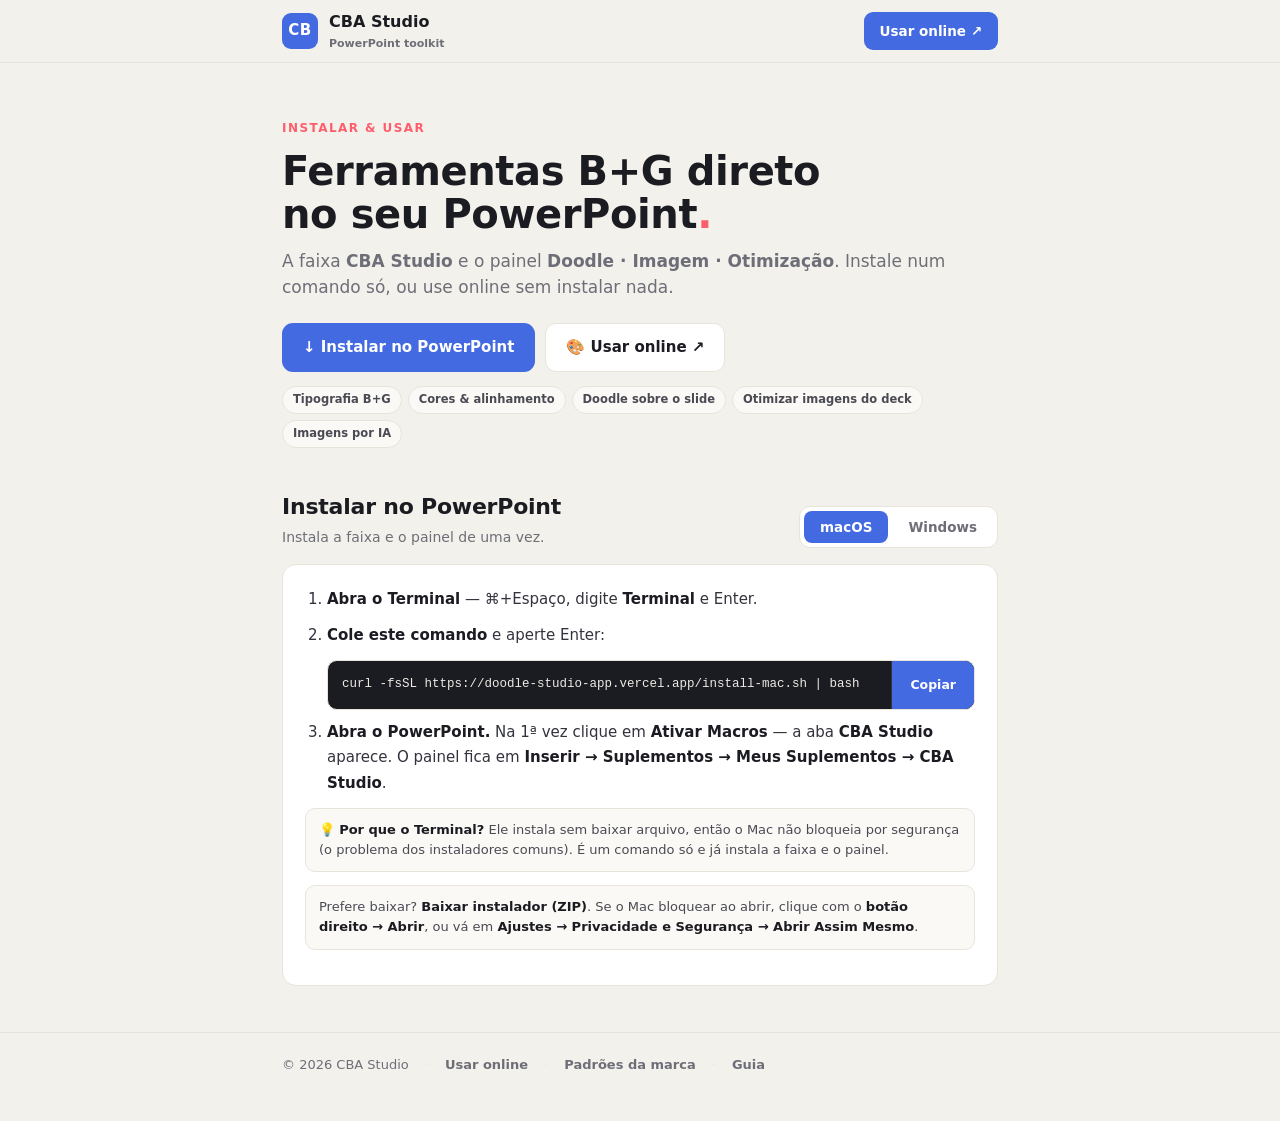
==== index.html @ 769468cf "feat(landing+install): instalador Mac num comando (curl|bash) + landing simplificada macOS bloqueia " ====
<!DOCTYPE html>
<html lang="pt-BR">
<head>
<meta charset="UTF-8" />
<meta name="viewport" content="width=device-width, initial-scale=1.0" />
<title>CBA Studio — instalar e usar</title>
<meta name="description" content="CBA Studio: a faixa e o painel do PowerPoint. Instale num comando só no Mac, ou use online sem instalar nada." />
<style>
  :root{
    --bg:#F3F1EB; --surface:#FFFFFF; --surface-2:#FAF9F5;
    --ink:#1B1B22; --muted:#6E6E78; --line:#E7E4DC;
    --azul:#436AE1; --azul-d:#3557c8; --rosa:#FD5E6D; --bege:#EEECE6;
    --radius:14px;
    --font:"Avenir Next","Avenir",ui-sans-serif,system-ui,-apple-system,"Segoe UI",Roboto,sans-serif;
    --mono:ui-monospace,SFMono-Regular,Menlo,Consolas,monospace;
  }
  *{box-sizing:border-box;}
  html{scroll-behavior:smooth;}
  body{margin:0;background:var(--bg);color:var(--ink);font-family:var(--font);line-height:1.55;-webkit-font-smoothing:antialiased;}
  a{color:var(--azul);text-decoration:none;}
  .wrap{max-width:760px;margin:0 auto;padding:0 22px;}

  header{border-bottom:1px solid var(--line);background:var(--bg);}
  .nav{display:flex;align-items:center;gap:14px;height:62px;}
  .brand{display:flex;align-items:center;gap:11px;margin-right:auto;}
  .logo{width:36px;height:36px;border-radius:9px;background:var(--azul);color:#fff;display:grid;place-items:center;font-weight:800;font-size:15px;letter-spacing:.5px;}
  .brand b{font-size:16px;font-weight:800;}
  .brand span{display:block;font-size:11px;color:var(--muted);font-weight:600;}
  .nav-cta{background:var(--azul);color:#fff;padding:9px 16px;border-radius:9px;font-weight:700;font-size:13.5px;white-space:nowrap;}
  .nav-cta:hover{background:var(--azul-d);}

  .hero{padding:52px 0 20px;}
  .eyebrow{display:inline-block;font-size:12px;font-weight:800;letter-spacing:.12em;text-transform:uppercase;color:var(--rosa);margin-bottom:12px;}
  .hero h1{margin:0 0 12px;font-size:clamp(28px,5vw,40px);line-height:1.08;font-weight:800;letter-spacing:-.01em;}
  .hero h1 .dot{color:var(--rosa);}
  .hero p{margin:0;font-size:17px;color:var(--muted);}
  .hero-cta{display:flex;flex-wrap:wrap;gap:10px;margin-top:22px;}
  .btn{display:inline-flex;align-items:center;gap:8px;font-weight:700;font-size:15px;padding:12px 20px;border-radius:11px;border:1px solid transparent;cursor:pointer;white-space:nowrap;}
  .btn-primary{background:var(--azul);color:#fff;}
  .btn-primary:hover{background:var(--azul-d);}
  .btn-ghost{background:var(--surface);color:var(--ink);border-color:var(--line);}
  .btn-ghost:hover{border-color:#d3d0c7;}

  section{padding:22px 0;}
  .sec-head{display:flex;align-items:flex-end;justify-content:space-between;gap:16px;margin-bottom:16px;flex-wrap:wrap;}
  .sec-head h2{margin:0;font-size:22px;font-weight:800;letter-spacing:-.01em;}
  .sec-head p{margin:3px 0 0;color:var(--muted);font-size:14px;}
  .card{background:var(--surface);border:1px solid var(--line);border-radius:var(--radius);padding:22px;}

  .ostoggle{display:inline-flex;background:var(--surface);border:1px solid var(--line);border-radius:11px;padding:4px;gap:4px;}
  .ostoggle button{border:0;background:none;font-family:inherit;font-weight:700;font-size:13.5px;color:var(--muted);padding:8px 16px;border-radius:8px;cursor:pointer;}
  .ostoggle button.active{background:var(--azul);color:#fff;}

  ol.steps{margin:0;padding-left:22px;color:#33333d;font-size:15px;line-height:1.7;}
  ol.steps li{margin-bottom:10px;}
  ol.steps b{color:var(--ink);}

  .code{display:flex;align-items:stretch;margin:12px 0 2px;border:1px solid var(--line);border-radius:10px;overflow:hidden;background:#1B1B22;}
  .code code{flex:1;min-width:0;overflow-x:auto;white-space:nowrap;color:#EDEBE4;font-family:var(--mono);font-size:12.5px;padding:13px 14px;}
  .copy{border:0;border-left:1px solid #33333d;background:var(--azul);color:#fff;font-family:inherit;font-weight:700;font-size:12.5px;padding:0 18px;cursor:pointer;white-space:nowrap;}
  .copy:hover{background:var(--azul-d);}

  .note{font-size:13px;color:#4a4a54;background:var(--surface-2);border:1px solid var(--line);border-radius:10px;padding:11px 13px;margin-top:12px;}
  .note b{color:var(--ink);}

  .chips{display:flex;flex-wrap:wrap;gap:6px;margin:14px 0 0;padding:0;list-style:none;}
  .chips li{font-size:11.5px;font-weight:700;color:#4a4a54;background:var(--surface-2);border:1px solid var(--line);border-radius:999px;padding:4px 10px;}

  footer{border-top:1px solid var(--line);margin-top:24px;padding:22px 0 46px;color:var(--muted);font-size:13px;}
  footer .wrap{display:flex;flex-wrap:wrap;gap:8px 16px;align-items:center;}
  footer a{color:var(--muted);font-weight:600;}
  footer a:hover{color:var(--ink);}
  .sep{color:var(--line);}
</style>
</head>
<body>

<header>
  <div class="wrap nav">
    <div class="brand">
      <div class="logo">CB</div>
      <div><b>CBA Studio</b><span>PowerPoint toolkit</span></div>
    </div>
    <a class="nav-cta" href="/v2.html" target="_blank" rel="noopener">Usar online ↗</a>
  </div>
</header>

<main>
  <section class="hero">
    <div class="wrap">
      <span class="eyebrow">Instalar &amp; usar</span>
      <h1>Ferramentas B+G direto<br>no seu PowerPoint<span class="dot">.</span></h1>
      <p>A faixa <b>CBA Studio</b> e o painel <b>Doodle · Imagem · Otimização</b>. Instale num comando só, ou use online sem instalar nada.</p>
      <div class="hero-cta">
        <a class="btn btn-primary" href="#instalar">↓ Instalar no PowerPoint</a>
        <a class="btn btn-ghost" href="/v2.html" target="_blank" rel="noopener">🎨 Usar online ↗</a>
      </div>
      <ul class="chips">
        <li>Tipografia B+G</li>
        <li>Cores &amp; alinhamento</li>
        <li>Doodle sobre o slide</li>
        <li>Otimizar imagens do deck</li>
        <li>Imagens por IA</li>
      </ul>
    </div>
  </section>

  <section id="instalar">
    <div class="wrap">
      <div class="sec-head">
        <div>
          <h2>Instalar no PowerPoint</h2>
          <p>Instala a faixa e o painel de uma vez.</p>
        </div>
        <div class="ostoggle" id="osToggle" role="group" aria-label="Sistema operacional">
          <button data-os="mac" class="active">macOS</button>
          <button data-os="win">Windows</button>
        </div>
      </div>

      <!-- MAC -->
      <div class="os-mac card">
        <ol class="steps">
          <li><b>Abra o Terminal</b> — ⌘+Espaço, digite <b>Terminal</b> e Enter.</li>
          <li><b>Cole este comando</b> e aperte Enter:
            <div class="code">
              <code id="cmd">curl -fsSL https://doodle-studio-app.vercel.app/install-mac.sh | bash</code>
              <button class="copy" id="copyBtn" type="button">Copiar</button>
            </div>
          </li>
          <li><b>Abra o PowerPoint.</b> Na 1ª vez clique em <b>Ativar Macros</b> — a aba <b>CBA Studio</b> aparece. O painel fica em <b>Inserir → Suplementos → Meus Suplementos → CBA Studio</b>.</li>
        </ol>
        <p class="note">💡 <b>Por que o Terminal?</b> Ele instala sem baixar arquivo, então o Mac não bloqueia por segurança (o problema dos instaladores comuns). É um comando só e já instala a faixa e o painel.</p>
        <p class="note">Prefere baixar? <a href="/download/CBA-Studio-instalador.zip" download><b>Baixar instalador (ZIP)</b></a>. Se o Mac bloquear ao abrir, clique com o <b>botão direito → Abrir</b>, ou vá em <b>Ajustes → Privacidade e Segurança → Abrir Assim Mesmo</b>.</p>
      </div>

      <!-- WINDOWS -->
      <div class="os-win card" hidden>
        <ol class="steps">
          <li><b>Faixa:</b> baixe o <a href="/download/BG-DoodleStudio.ppam" download><b>add-in (.ppam)</b></a> e rode o <a href="/download/instalar-faixa-windows.bat" download><b>instalador (.bat)</b></a>. Abra o PowerPoint → <b>Ativar Macros</b> → a aba <b>CBA Studio</b> aparece.</li>
          <li><b>Painel:</b> baixe o <a href="/download/manifest.xml" download><b>manifest.xml</b></a>. No PowerPoint: <b>Inserir → Suplementos → Meus Suplementos → Carregar Meu Suplemento</b> → escolha o manifest.xml.</li>
        </ol>
        <p class="note">Tudo num arquivo só: <a href="/download/CBA-Studio-instalador.zip" download><b>Baixar instalador (ZIP)</b></a>. O instalador Windows está em beta — se a faixa não aparecer, adicione o .ppam manualmente em Arquivo → Opções → Suplementos.</p>
      </div>
    </div>
  </section>
</main>

<footer>
  <div class="wrap">
    <span>© 2026 CBA Studio</span>
    <span class="sep">·</span>
    <a href="/v2.html" target="_blank" rel="noopener">Usar online</a>
    <span class="sep">·</span>
    <a href="/config.html" target="_blank" rel="noopener">Padrões da marca</a>
    <span class="sep">·</span>
    <a href="/download/LEIA-ME.txt" target="_blank" rel="noopener">Guia</a>
  </div>
</footer>

<script>
  (function () {
    // OS toggle
    var toggle = document.getElementById('osToggle');
    var btns = toggle.querySelectorAll('button');
    function setOS(os) {
      btns.forEach(function (b) { b.classList.toggle('active', b.getAttribute('data-os') === os); });
      document.querySelectorAll('.os-mac').forEach(function (el) { el.hidden = (os !== 'mac'); });
      document.querySelectorAll('.os-win').forEach(function (el) { el.hidden = (os !== 'win'); });
    }
    btns.forEach(function (b) { b.addEventListener('click', function () { setOS(b.getAttribute('data-os')); }); });
    if (/Win/i.test(navigator.platform || navigator.userAgent)) setOS('win');

    // copiar comando
    var copyBtn = document.getElementById('copyBtn');
    var cmd = document.getElementById('cmd');
    copyBtn.addEventListener('click', function () {
      var text = cmd.textContent;
      function done() { copyBtn.textContent = 'Copiado ✓'; setTimeout(function () { copyBtn.textContent = 'Copiar'; }, 1800); }
      if (navigator.clipboard && navigator.clipboard.writeText) {
        navigator.clipboard.writeText(text).then(done).catch(function () {
          var r = document.createRange(); r.selectNode(cmd);
          var s = window.getSelection(); s.removeAllRanges(); s.addRange(r);
          try { document.execCommand('copy'); done(); } catch (e) {}
          s.removeAllRanges();
        });
      } else {
        var r = document.createRange(); r.selectNode(cmd);
        var s = window.getSelection(); s.removeAllRanges(); s.addRange(r);
        try { document.execCommand('copy'); done(); } catch (e) {}
        s.removeAllRanges();
      }
    });
  })();
</script>
</body>
</html>
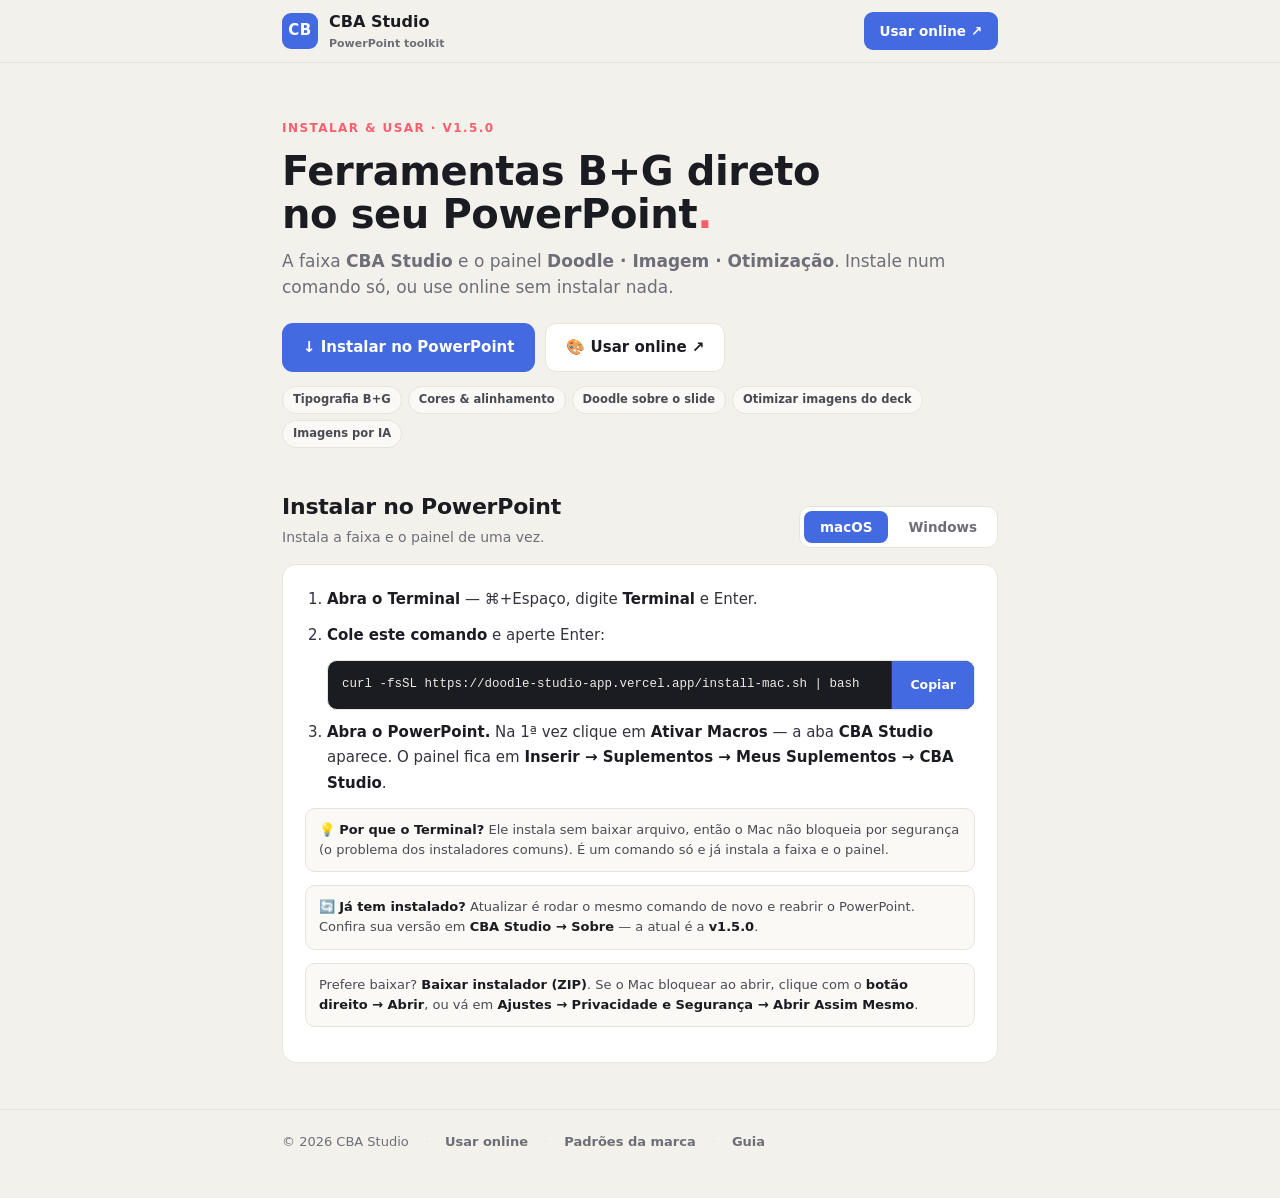
==== commit a8beebdd: "feat: leva 4 — versionamento v1.5.0, robustez, performance e build docs Revisão de arquitetura pós-r" ====
--- a/index.html
+++ b/index.html
@@ -88,7 +88,7 @@
 <main>
   <section class="hero">
     <div class="wrap">
-      <span class="eyebrow">Instalar &amp; usar</span>
+      <span class="eyebrow">Instalar &amp; usar · v1.5.0</span>
       <h1>Ferramentas B+G direto<br>no seu PowerPoint<span class="dot">.</span></h1>
       <p>A faixa <b>CBA Studio</b> e o painel <b>Doodle · Imagem · Otimização</b>. Instale num comando só, ou use online sem instalar nada.</p>
       <div class="hero-cta">
@@ -131,6 +131,7 @@
           <li><b>Abra o PowerPoint.</b> Na 1ª vez clique em <b>Ativar Macros</b> — a aba <b>CBA Studio</b> aparece. O painel fica em <b>Inserir → Suplementos → Meus Suplementos → CBA Studio</b>.</li>
         </ol>
         <p class="note">💡 <b>Por que o Terminal?</b> Ele instala sem baixar arquivo, então o Mac não bloqueia por segurança (o problema dos instaladores comuns). É um comando só e já instala a faixa e o painel.</p>
+        <p class="note">🔄 <b>Já tem instalado?</b> Atualizar é rodar o mesmo comando de novo e reabrir o PowerPoint. Confira sua versão em <b>CBA Studio → Sobre</b> — a atual é a <b>v1.5.0</b>.</p>
         <p class="note">Prefere baixar? <a href="/download/CBA-Studio-instalador.zip" download><b>Baixar instalador (ZIP)</b></a>. Se o Mac bloquear ao abrir, clique com o <b>botão direito → Abrir</b>, ou vá em <b>Ajustes → Privacidade e Segurança → Abrir Assim Mesmo</b>.</p>
       </div>
 
@@ -141,6 +142,7 @@
           <li><b>Painel:</b> baixe o <a href="/download/manifest.xml" download><b>manifest.xml</b></a>. No PowerPoint: <b>Inserir → Suplementos → Meus Suplementos → Carregar Meu Suplemento</b> → escolha o manifest.xml.</li>
         </ol>
         <p class="note">Tudo num arquivo só: <a href="/download/CBA-Studio-instalador.zip" download><b>Baixar instalador (ZIP)</b></a>. O instalador Windows está em beta — se a faixa não aparecer, adicione o .ppam manualmente em Arquivo → Opções → Suplementos.</p>
+        <p class="note">🔄 <b>Já tem instalado?</b> Atualizar é baixar e rodar o instalador de novo. Confira sua versão em <b>CBA Studio → Sobre</b> — a atual é a <b>v1.5.0</b>.</p>
       </div>
     </div>
   </section>
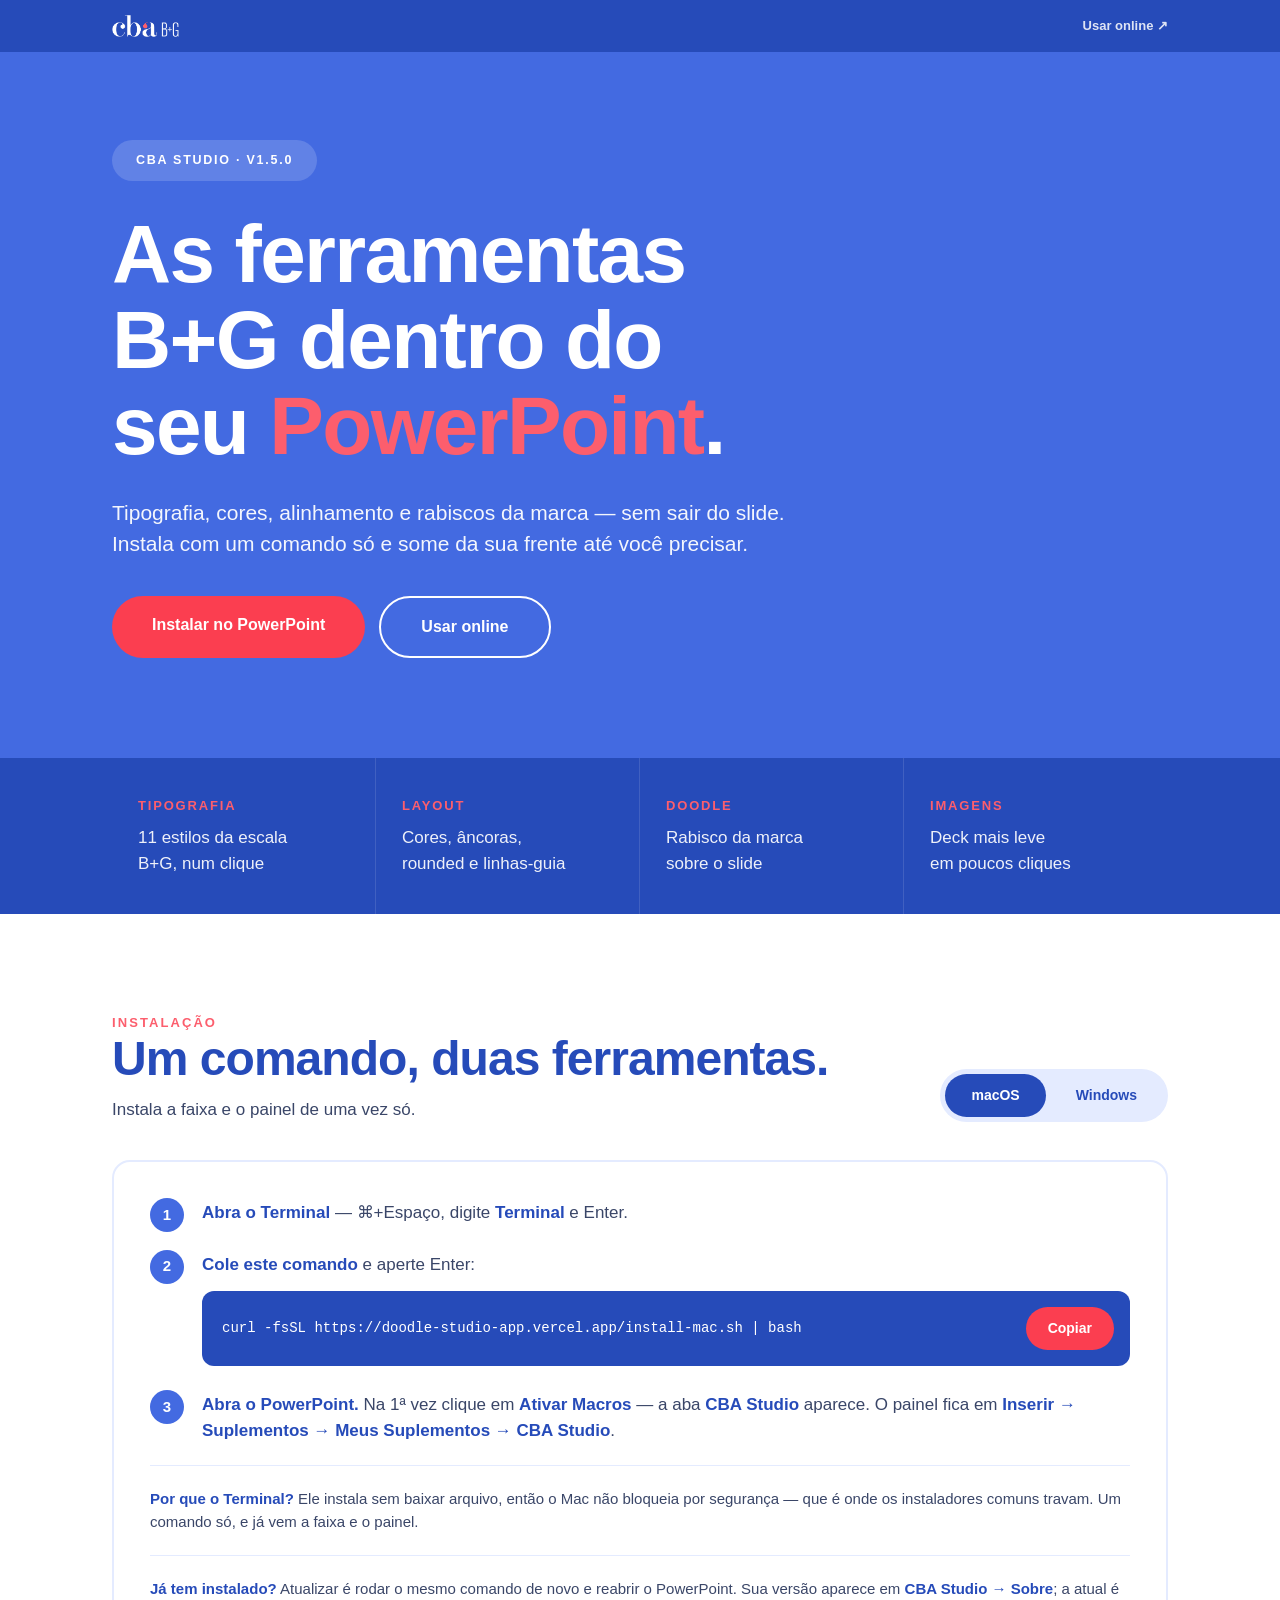
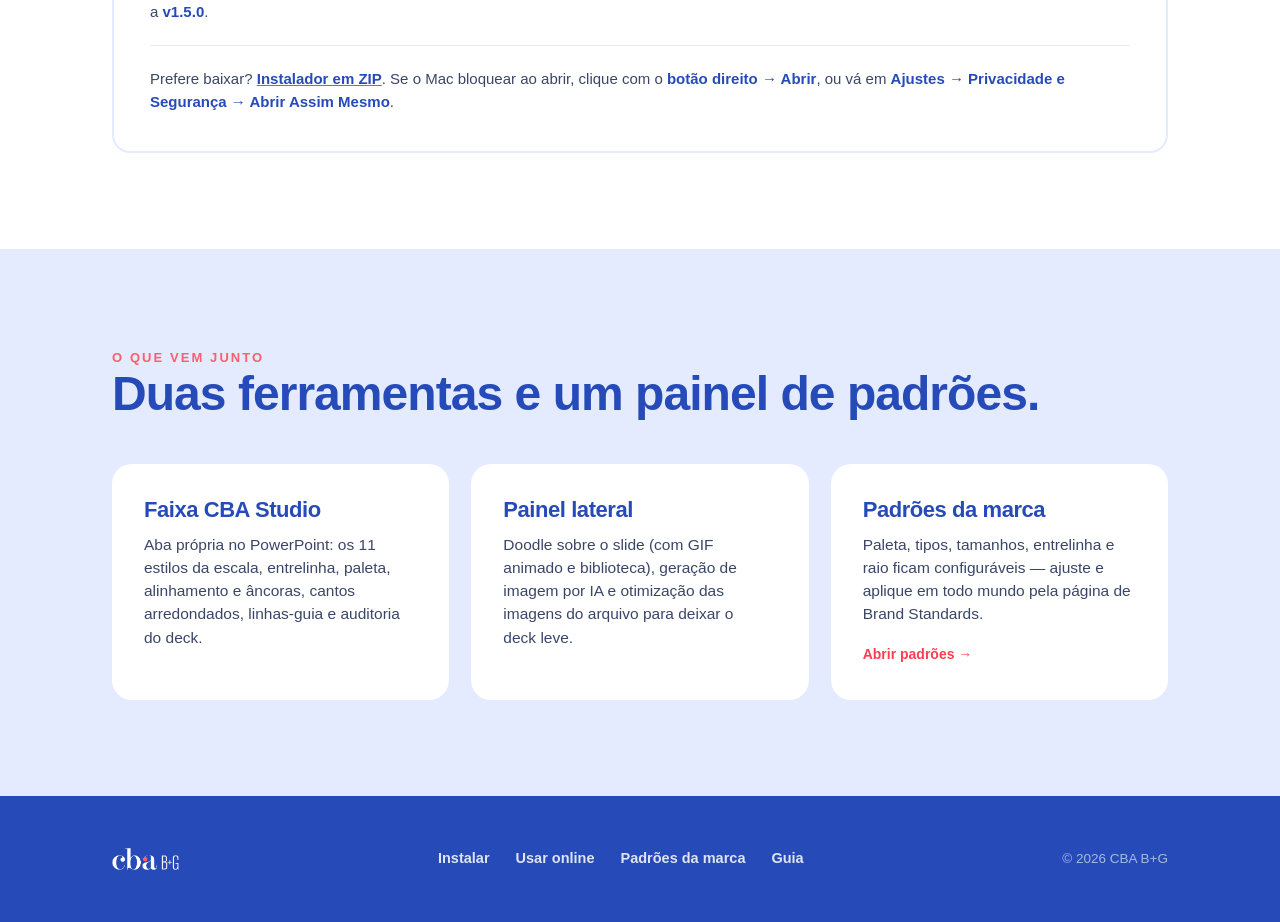
==== commit 4c6547b3: "feat(faixa+landing): Page Size sem quebrar layout, caixas no Texto 24, botão Crop, landing redesenha" ====
--- a/index.html
+++ b/index.html
@@ -3,114 +3,165 @@
 <head>
 <meta charset="UTF-8" />
 <meta name="viewport" content="width=device-width, initial-scale=1.0" />
-<title>CBA Studio — instalar e usar</title>
-<meta name="description" content="CBA Studio: a faixa e o painel do PowerPoint. Instale num comando só no Mac, ou use online sem instalar nada." />
+<title>CBA Studio — ferramentas B+G no PowerPoint</title>
+<meta name="description" content="A faixa CBA Studio e o painel Doodle · Imagem · Otimização. Instale no PowerPoint com um comando só." />
 <style>
-  :root{
-    --bg:#F3F1EB; --surface:#FFFFFF; --surface-2:#FAF9F5;
-    --ink:#1B1B22; --muted:#6E6E78; --line:#E7E4DC;
-    --azul:#436AE1; --azul-d:#3557c8; --rosa:#FD5E6D; --bege:#EEECE6;
-    --radius:14px;
-    --font:"Avenir Next","Avenir",ui-sans-serif,system-ui,-apple-system,"Segoe UI",Roboto,sans-serif;
-    --mono:ui-monospace,SFMono-Regular,Menlo,Consolas,monospace;
-  }
-  *{box-sizing:border-box;}
-  html{scroll-behavior:smooth;}
-  body{margin:0;background:var(--bg);color:var(--ink);font-family:var(--font);line-height:1.55;-webkit-font-smoothing:antialiased;}
-  a{color:var(--azul);text-decoration:none;}
-  .wrap{max-width:760px;margin:0 auto;padding:0 22px;}
-
-  header{border-bottom:1px solid var(--line);background:var(--bg);}
-  .nav{display:flex;align-items:center;gap:14px;height:62px;}
-  .brand{display:flex;align-items:center;gap:11px;margin-right:auto;}
-  .logo{width:36px;height:36px;border-radius:9px;background:var(--azul);color:#fff;display:grid;place-items:center;font-weight:800;font-size:15px;letter-spacing:.5px;}
-  .brand b{font-size:16px;font-weight:800;}
-  .brand span{display:block;font-size:11px;color:var(--muted);font-weight:600;}
-  .nav-cta{background:var(--azul);color:#fff;padding:9px 16px;border-radius:9px;font-weight:700;font-size:13.5px;white-space:nowrap;}
-  .nav-cta:hover{background:var(--azul-d);}
-
-  .hero{padding:52px 0 20px;}
-  .eyebrow{display:inline-block;font-size:12px;font-weight:800;letter-spacing:.12em;text-transform:uppercase;color:var(--rosa);margin-bottom:12px;}
-  .hero h1{margin:0 0 12px;font-size:clamp(28px,5vw,40px);line-height:1.08;font-weight:800;letter-spacing:-.01em;}
-  .hero h1 .dot{color:var(--rosa);}
-  .hero p{margin:0;font-size:17px;color:var(--muted);}
-  .hero-cta{display:flex;flex-wrap:wrap;gap:10px;margin-top:22px;}
-  .btn{display:inline-flex;align-items:center;gap:8px;font-weight:700;font-size:15px;padding:12px 20px;border-radius:11px;border:1px solid transparent;cursor:pointer;white-space:nowrap;}
-  .btn-primary{background:var(--azul);color:#fff;}
-  .btn-primary:hover{background:var(--azul-d);}
-  .btn-ghost{background:var(--surface);color:var(--ink);border-color:var(--line);}
-  .btn-ghost:hover{border-color:#d3d0c7;}
-
-  section{padding:22px 0;}
-  .sec-head{display:flex;align-items:flex-end;justify-content:space-between;gap:16px;margin-bottom:16px;flex-wrap:wrap;}
-  .sec-head h2{margin:0;font-size:22px;font-weight:800;letter-spacing:-.01em;}
-  .sec-head p{margin:3px 0 0;color:var(--muted);font-size:14px;}
-  .card{background:var(--surface);border:1px solid var(--line);border-radius:var(--radius);padding:22px;}
-
-  .ostoggle{display:inline-flex;background:var(--surface);border:1px solid var(--line);border-radius:11px;padding:4px;gap:4px;}
-  .ostoggle button{border:0;background:none;font-family:inherit;font-weight:700;font-size:13.5px;color:var(--muted);padding:8px 16px;border-radius:8px;cursor:pointer;}
-  .ostoggle button.active{background:var(--azul);color:#fff;}
-
-  ol.steps{margin:0;padding-left:22px;color:#33333d;font-size:15px;line-height:1.7;}
-  ol.steps li{margin-bottom:10px;}
-  ol.steps b{color:var(--ink);}
-
-  .code{display:flex;align-items:stretch;margin:12px 0 2px;border:1px solid var(--line);border-radius:10px;overflow:hidden;background:#1B1B22;}
-  .code code{flex:1;min-width:0;overflow-x:auto;white-space:nowrap;color:#EDEBE4;font-family:var(--mono);font-size:12.5px;padding:13px 14px;}
-  .copy{border:0;border-left:1px solid #33333d;background:var(--azul);color:#fff;font-family:inherit;font-weight:700;font-size:12.5px;padding:0 18px;cursor:pointer;white-space:nowrap;}
-  .copy:hover{background:var(--azul-d);}
-
-  .note{font-size:13px;color:#4a4a54;background:var(--surface-2);border:1px solid var(--line);border-radius:10px;padding:11px 13px;margin-top:12px;}
-  .note b{color:var(--ink);}
-
-  .chips{display:flex;flex-wrap:wrap;gap:6px;margin:14px 0 0;padding:0;list-style:none;}
-  .chips li{font-size:11.5px;font-weight:700;color:#4a4a54;background:var(--surface-2);border:1px solid var(--line);border-radius:999px;padding:4px 10px;}
-
-  footer{border-top:1px solid var(--line);margin-top:24px;padding:22px 0 46px;color:var(--muted);font-size:13px;}
-  footer .wrap{display:flex;flex-wrap:wrap;gap:8px 16px;align-items:center;}
-  footer a{color:var(--muted);font-weight:600;}
-  footer a:hover{color:var(--ink);}
-  .sep{color:var(--line);}
+/* ============================================================
+   Sistema visual CBA B+G (mesmos tokens dos protótipos RGM).
+   Fontes: apenas pesos 400 e 700 — nunca 800/900.
+   ============================================================ */
+:root{
+  --blue:#436AE1;       /* primária: heroes, botões */
+  --navy:#264BB9;       /* títulos e blocos escuros */
+  --navy-2:#3A53C6;     /* cards sobre fundo escuro */
+  --coral:#FC5E6D;      /* accent */
+  --coral-btn:#FB3E50;  /* CTA */
+  --ice:#E4EBFF; --ice-2:#C6D4FF;
+  --gray:#F2F2F2; --white:#FFFFFF; --ink:#3A4668; --maxw:1120px;
+}
+*{margin:0;padding:0;box-sizing:border-box}
+html{scroll-behavior:smooth;scroll-padding-top:70px}
+body{font-family:"Avenir Next","Avenir","Segoe UI",-apple-system,BlinkMacSystemFont,sans-serif;
+  color:var(--navy);background:var(--white);line-height:1.5;-webkit-font-smoothing:antialiased}
+.wrap{max-width:var(--maxw);margin:0 auto;padding:0 32px}
+h1,h2,h3{line-height:1.05;letter-spacing:-.02em;font-weight:700}
+h2{font-size:clamp(28px,4vw,48px)}
+/* balance só em texto curto; pretty evita órfã no corpo */
+h1,h2,h3,h4,.card h3,.kpi .l,.linkcard h3{text-wrap:balance}
+p,li,.lead,.card p,.linkcard p,.note{text-wrap:pretty}
+a{color:var(--coral-btn)}
+section{padding:96px 0}
+
+/* ---- barra de topo ---- */
+.topbar{background:var(--navy);color:#fff;font-size:13px}
+.topbar .wrap{display:flex;align-items:center;justify-content:space-between;height:52px}
+.logo-img{height:22px;width:auto;display:block}
+.topbar a{color:#fff;text-decoration:none;opacity:.85;font-weight:700}
+.topbar a:hover{opacity:1}
+
+/* ---- badges / buttons / eyebrow ---- */
+.badge{display:inline-block;background:rgba(255,255,255,.16);color:#fff;font-size:12.5px;font-weight:700;
+  letter-spacing:.14em;text-transform:uppercase;padding:11px 24px;border-radius:40px;margin-bottom:30px}
+.btn{display:inline-block;background:var(--coral-btn);color:#fff;text-decoration:none;font-weight:700;
+  font-size:16px;padding:17px 40px;border-radius:40px;transition:transform .15s,box-shadow .15s;border:none;cursor:pointer}
+.btn:hover{transform:translateY(-2px);box-shadow:0 12px 30px rgba(251,62,80,.32)}
+.btn.ghost{background:transparent;border:2px solid #fff;color:#fff}
+.btn.ghost:hover{box-shadow:none;background:rgba(255,255,255,.1)}
+.eyebrow{font-size:13px;font-weight:700;letter-spacing:.16em;text-transform:uppercase;color:var(--coral);margin-bottom:20px}
+.lead{font-size:21px;line-height:1.5;font-weight:400}
+
+/* ---- hero ---- */
+.hero{background:var(--blue);color:#fff;padding:88px 0 100px}
+.hero h1{font-size:clamp(40px,6.4vw,88px);color:#fff;max-width:15ch}
+.hero h1 em{font-style:normal;color:var(--coral)}
+.hero .lead{color:#fff;opacity:.94;max-width:58ch;margin:28px 0 36px}
+.hero .cta-row{display:flex;gap:14px;flex-wrap:wrap}
+
+/* ---- faixa de destaques ---- */
+.strip{background:var(--navy);color:#fff;padding:0}
+.strip .grid{display:grid;grid-template-columns:repeat(4,1fr)}
+.strip .kpi{padding:38px 26px;border-right:1px solid rgba(255,255,255,.12)}
+.strip .kpi:last-child{border-right:0}
+.strip .n{font-size:13px;font-weight:700;letter-spacing:.14em;text-transform:uppercase;color:var(--coral);margin-bottom:10px}
+.strip .l{font-size:17px;color:#fff;opacity:.92}
+
+/* ---- instalação ---- */
+.sec-head{display:flex;align-items:flex-end;justify-content:space-between;gap:28px;flex-wrap:wrap;margin-bottom:38px}
+.sec-head p{font-size:17px;color:var(--ink);margin-top:12px}
+.ostoggle{display:inline-flex;background:var(--ice);border-radius:40px;padding:5px;gap:4px}
+.ostoggle button{border:0;background:transparent;font:inherit;font-weight:700;font-size:14px;color:var(--navy);
+  padding:11px 26px;border-radius:40px;cursor:pointer;transition:background .15s,color .15s}
+.ostoggle button.active{background:var(--navy);color:#fff}
+
+.card{background:#fff;border:2px solid var(--ice);border-radius:18px;padding:38px 36px}
+.steps{list-style:none;counter-reset:s}
+.steps li{counter-increment:s;position:relative;padding-left:52px;margin-bottom:26px;font-size:17px;color:var(--ink)}
+.steps li:last-child{margin-bottom:0}
+.steps li::before{content:counter(s);position:absolute;left:0;top:-2px;width:34px;height:34px;border-radius:50%;
+  background:var(--blue);color:#fff;font-weight:700;font-size:15px;display:grid;place-items:center}
+.steps b{color:var(--navy)}
+
+.code{display:flex;align-items:center;gap:14px;background:var(--navy);border-radius:12px;
+  padding:16px 16px 16px 20px;margin-top:14px;flex-wrap:wrap}
+.code code{font-family:ui-monospace,SFMono-Regular,Menlo,monospace;font-size:14px;color:#fff;flex:1;min-width:260px;word-break:break-all}
+.copy{background:var(--coral-btn);color:#fff;border:0;border-radius:40px;padding:11px 22px;
+  font:inherit;font-weight:700;font-size:14px;cursor:pointer;transition:transform .15s}
+.copy:hover{transform:translateY(-1px)}
+
+.note{font-size:15px;color:var(--ink);margin-top:22px;padding-top:22px;border-top:1px solid var(--ice)}
+.note b{color:var(--navy)}
+
+/* ---- o que vem junto ---- */
+.what{background:var(--ice)}
+.cards{display:grid;grid-template-columns:repeat(3,1fr);gap:22px;margin-top:44px}
+.linkcard{display:block;text-decoration:none;background:#fff;border:2px solid transparent;border-radius:20px;
+  padding:32px 30px;transition:border-color .2s,transform .2s,box-shadow .2s;color:var(--navy)}
+.linkcard:hover{border-color:var(--blue);transform:translateY(-4px);box-shadow:0 16px 40px rgba(15,32,80,.08)}
+.linkcard h3{font-size:22px;margin-bottom:12px}
+.linkcard p{font-size:15.5px;color:var(--ink)}
+.linkcard .go{display:inline-block;margin-top:18px;font-weight:700;font-size:14px;color:var(--coral-btn)}
+
+/* ---- footer ---- */
+footer{background:var(--navy);color:#fff;padding:52px 0}
+footer .wrap{display:flex;align-items:center;justify-content:space-between;gap:22px;flex-wrap:wrap}
+footer a{color:#fff;text-decoration:none;opacity:.85;font-weight:700;font-size:14.5px}
+footer a:hover{opacity:1}
+footer .links{display:flex;gap:26px;flex-wrap:wrap}
+footer .cr{font-size:13.5px;opacity:.6}
+
+@media (max-width:860px){
+  section{padding:64px 0}
+  .strip .grid{grid-template-columns:repeat(2,1fr)}
+  .strip .kpi:nth-child(2){border-right:0}
+  .strip .kpi:nth-child(1),.strip .kpi:nth-child(2){border-bottom:1px solid rgba(255,255,255,.12)}
+  .cards{grid-template-columns:1fr}
+  .card{padding:28px 22px}
+  .sec-head{align-items:flex-start}
+}
+@media (prefers-reduced-motion:reduce){*{transition:none!important}}
 </style>
 </head>
 <body>
 
-<header>
-  <div class="wrap nav">
-    <div class="brand">
-      <div class="logo">CB</div>
-      <div><b>CBA Studio</b><span>PowerPoint toolkit</span></div>
-    </div>
-    <a class="nav-cta" href="/v2.html" target="_blank" rel="noopener">Usar online ↗</a>
+<div class="topbar">
+  <div class="wrap">
+    <img class="logo-img" src="/assets/logo-cba.png" alt="CBA B+G" />
+    <a href="/v2.html" target="_blank" rel="noopener">Usar online ↗</a>
   </div>
-</header>
+</div>
 
 <main>
   <section class="hero">
     <div class="wrap">
-      <span class="eyebrow">Instalar &amp; usar · v1.5.0</span>
-      <h1>Ferramentas B+G direto<br>no seu PowerPoint<span class="dot">.</span></h1>
-      <p>A faixa <b>CBA Studio</b> e o painel <b>Doodle · Imagem · Otimização</b>. Instale num comando só, ou use online sem instalar nada.</p>
-      <div class="hero-cta">
-        <a class="btn btn-primary" href="#instalar">↓ Instalar no PowerPoint</a>
-        <a class="btn btn-ghost" href="/v2.html" target="_blank" rel="noopener">🎨 Usar online ↗</a>
-      </div>
-      <ul class="chips">
-        <li>Tipografia B+G</li>
-        <li>Cores &amp; alinhamento</li>
-        <li>Doodle sobre o slide</li>
-        <li>Otimizar imagens do deck</li>
-        <li>Imagens por IA</li>
-      </ul>
+      <span class="badge">CBA Studio · v1.5.0</span>
+      <h1>As ferramentas B+G dentro do seu <em>PowerPoint</em>.</h1>
+      <p class="lead">Tipografia, cores, alinhamento e rabiscos da marca — sem sair do slide.
+        Instala com um comando só e some da sua frente até você precisar.</p>
+      <div class="cta-row">
+        <a class="btn" href="#instalar">Instalar no PowerPoint</a>
+        <a class="btn ghost" href="/v2.html" target="_blank" rel="noopener">Usar online</a>
+      </div>
     </div>
   </section>
+
+  <div class="strip">
+    <div class="wrap">
+      <div class="grid">
+        <div class="kpi"><div class="n">Tipografia</div><div class="l">11 estilos da escala B+G, num clique</div></div>
+        <div class="kpi"><div class="n">Layout</div><div class="l">Cores, âncoras, rounded e linhas-guia</div></div>
+        <div class="kpi"><div class="n">Doodle</div><div class="l">Rabisco da marca sobre o slide</div></div>
+        <div class="kpi"><div class="n">Imagens</div><div class="l">Deck mais leve em poucos cliques</div></div>
+      </div>
+    </div>
+  </div>
 
   <section id="instalar">
     <div class="wrap">
       <div class="sec-head">
         <div>
-          <h2>Instalar no PowerPoint</h2>
-          <p>Instala a faixa e o painel de uma vez.</p>
+          <span class="eyebrow">Instalação</span>
+          <h2>Um comando, duas ferramentas.</h2>
+          <p>Instala a faixa e o painel de uma vez só.</p>
         </div>
         <div class="ostoggle" id="osToggle" role="group" aria-label="Sistema operacional">
           <button data-os="mac" class="active">macOS</button>
@@ -130,9 +181,9 @@
           </li>
           <li><b>Abra o PowerPoint.</b> Na 1ª vez clique em <b>Ativar Macros</b> — a aba <b>CBA Studio</b> aparece. O painel fica em <b>Inserir → Suplementos → Meus Suplementos → CBA Studio</b>.</li>
         </ol>
-        <p class="note">💡 <b>Por que o Terminal?</b> Ele instala sem baixar arquivo, então o Mac não bloqueia por segurança (o problema dos instaladores comuns). É um comando só e já instala a faixa e o painel.</p>
-        <p class="note">🔄 <b>Já tem instalado?</b> Atualizar é rodar o mesmo comando de novo e reabrir o PowerPoint. Confira sua versão em <b>CBA Studio → Sobre</b> — a atual é a <b>v1.5.0</b>.</p>
-        <p class="note">Prefere baixar? <a href="/download/CBA-Studio-instalador.zip" download><b>Baixar instalador (ZIP)</b></a>. Se o Mac bloquear ao abrir, clique com o <b>botão direito → Abrir</b>, ou vá em <b>Ajustes → Privacidade e Segurança → Abrir Assim Mesmo</b>.</p>
+        <p class="note"><b>Por que o Terminal?</b> Ele instala sem baixar arquivo, então o Mac não bloqueia por segurança — que é onde os instaladores comuns travam. Um comando só, e já vem a faixa e o painel.</p>
+        <p class="note"><b>Já tem instalado?</b> Atualizar é rodar o mesmo comando de novo e reabrir o PowerPoint. Sua versão aparece em <b>CBA Studio → Sobre</b>; a atual é a <b>v1.5.0</b>.</p>
+        <p class="note">Prefere baixar? <a href="/download/CBA-Studio-instalador.zip" download><b>Instalador em ZIP</b></a>. Se o Mac bloquear ao abrir, clique com o <b>botão direito → Abrir</b>, ou vá em <b>Ajustes → Privacidade e Segurança → Abrir Assim Mesmo</b>.</p>
       </div>
 
       <!-- WINDOWS -->
@@ -141,8 +192,33 @@
           <li><b>Faixa:</b> baixe o <a href="/download/BG-DoodleStudio.ppam" download><b>add-in (.ppam)</b></a> e rode o <a href="/download/instalar-faixa-windows.bat" download><b>instalador (.bat)</b></a>. Abra o PowerPoint → <b>Ativar Macros</b> → a aba <b>CBA Studio</b> aparece.</li>
           <li><b>Painel:</b> baixe o <a href="/download/manifest.xml" download><b>manifest.xml</b></a>. No PowerPoint: <b>Inserir → Suplementos → Meus Suplementos → Carregar Meu Suplemento</b> → escolha o manifest.xml.</li>
         </ol>
-        <p class="note">Tudo num arquivo só: <a href="/download/CBA-Studio-instalador.zip" download><b>Baixar instalador (ZIP)</b></a>. O instalador Windows está em beta — se a faixa não aparecer, adicione o .ppam manualmente em Arquivo → Opções → Suplementos.</p>
-        <p class="note">🔄 <b>Já tem instalado?</b> Atualizar é baixar e rodar o instalador de novo. Confira sua versão em <b>CBA Studio → Sobre</b> — a atual é a <b>v1.5.0</b>.</p>
+        <p class="note">Tudo num arquivo só: <a href="/download/CBA-Studio-instalador.zip" download><b>Instalador em ZIP</b></a>. O instalador Windows está em beta — se a faixa não aparecer, adicione o .ppam manualmente em Arquivo → Opções → Suplementos.</p>
+        <p class="note"><b>Já tem instalado?</b> Atualizar é baixar e rodar o instalador de novo. Sua versão aparece em <b>CBA Studio → Sobre</b>; a atual é a <b>v1.5.0</b>.</p>
+      </div>
+    </div>
+  </section>
+
+  <section class="what">
+    <div class="wrap">
+      <span class="eyebrow">O que vem junto</span>
+      <h2>Duas ferramentas e um painel de padrões.</h2>
+      <div class="cards">
+        <div class="linkcard">
+          <h3>Faixa CBA Studio</h3>
+          <p>Aba própria no PowerPoint: os 11 estilos da escala, entrelinha, paleta, alinhamento e âncoras,
+            cantos arredondados, linhas-guia e auditoria do deck.</p>
+        </div>
+        <div class="linkcard">
+          <h3>Painel lateral</h3>
+          <p>Doodle sobre o slide (com GIF animado e biblioteca), geração de imagem por IA e
+            otimização das imagens do arquivo para deixar o deck leve.</p>
+        </div>
+        <a class="linkcard" href="/config.html" target="_blank" rel="noopener">
+          <h3>Padrões da marca</h3>
+          <p>Paleta, tipos, tamanhos, entrelinha e raio ficam configuráveis — ajuste e aplique
+            em todo mundo pela página de Brand Standards.</p>
+          <span class="go">Abrir padrões →</span>
+        </a>
       </div>
     </div>
   </section>
@@ -150,19 +226,20 @@
 
 <footer>
   <div class="wrap">
-    <span>© 2026 CBA Studio</span>
-    <span class="sep">·</span>
-    <a href="/v2.html" target="_blank" rel="noopener">Usar online</a>
-    <span class="sep">·</span>
-    <a href="/config.html" target="_blank" rel="noopener">Padrões da marca</a>
-    <span class="sep">·</span>
-    <a href="/download/LEIA-ME.txt" target="_blank" rel="noopener">Guia</a>
+    <img class="logo-img" src="/assets/logo-cba.png" alt="CBA B+G" />
+    <div class="links">
+      <a href="#instalar">Instalar</a>
+      <a href="/v2.html" target="_blank" rel="noopener">Usar online</a>
+      <a href="/config.html" target="_blank" rel="noopener">Padrões da marca</a>
+      <a href="/download/LEIA-ME.txt" target="_blank" rel="noopener">Guia</a>
+    </div>
+    <span class="cr">© 2026 CBA B+G</span>
   </div>
 </footer>
 
 <script>
   (function () {
-    // OS toggle
+    // alterna macOS / Windows
     var toggle = document.getElementById('osToggle');
     var btns = toggle.querySelectorAll('button');
     function setOS(os) {
@@ -173,25 +250,20 @@
     btns.forEach(function (b) { b.addEventListener('click', function () { setOS(b.getAttribute('data-os')); }); });
     if (/Win/i.test(navigator.platform || navigator.userAgent)) setOS('win');
 
-    // copiar comando
+    // copiar o comando de instalação
     var copyBtn = document.getElementById('copyBtn');
     var cmd = document.getElementById('cmd');
+    function done() { copyBtn.textContent = 'Copiado ✓'; setTimeout(function () { copyBtn.textContent = 'Copiar'; }, 1800); }
+    function fallback() {
+      var r = document.createRange(); r.selectNode(cmd);
+      var s = window.getSelection(); s.removeAllRanges(); s.addRange(r);
+      try { document.execCommand('copy'); done(); } catch (e) {}
+      s.removeAllRanges();
+    }
     copyBtn.addEventListener('click', function () {
-      var text = cmd.textContent;
-      function done() { copyBtn.textContent = 'Copiado ✓'; setTimeout(function () { copyBtn.textContent = 'Copiar'; }, 1800); }
       if (navigator.clipboard && navigator.clipboard.writeText) {
-        navigator.clipboard.writeText(text).then(done).catch(function () {
-          var r = document.createRange(); r.selectNode(cmd);
-          var s = window.getSelection(); s.removeAllRanges(); s.addRange(r);
-          try { document.execCommand('copy'); done(); } catch (e) {}
-          s.removeAllRanges();
-        });
-      } else {
-        var r = document.createRange(); r.selectNode(cmd);
-        var s = window.getSelection(); s.removeAllRanges(); s.addRange(r);
-        try { document.execCommand('copy'); done(); } catch (e) {}
-        s.removeAllRanges();
-      }
+        navigator.clipboard.writeText(cmd.textContent).then(done).catch(fallback);
+      } else { fallback(); }
     });
   })();
 </script>
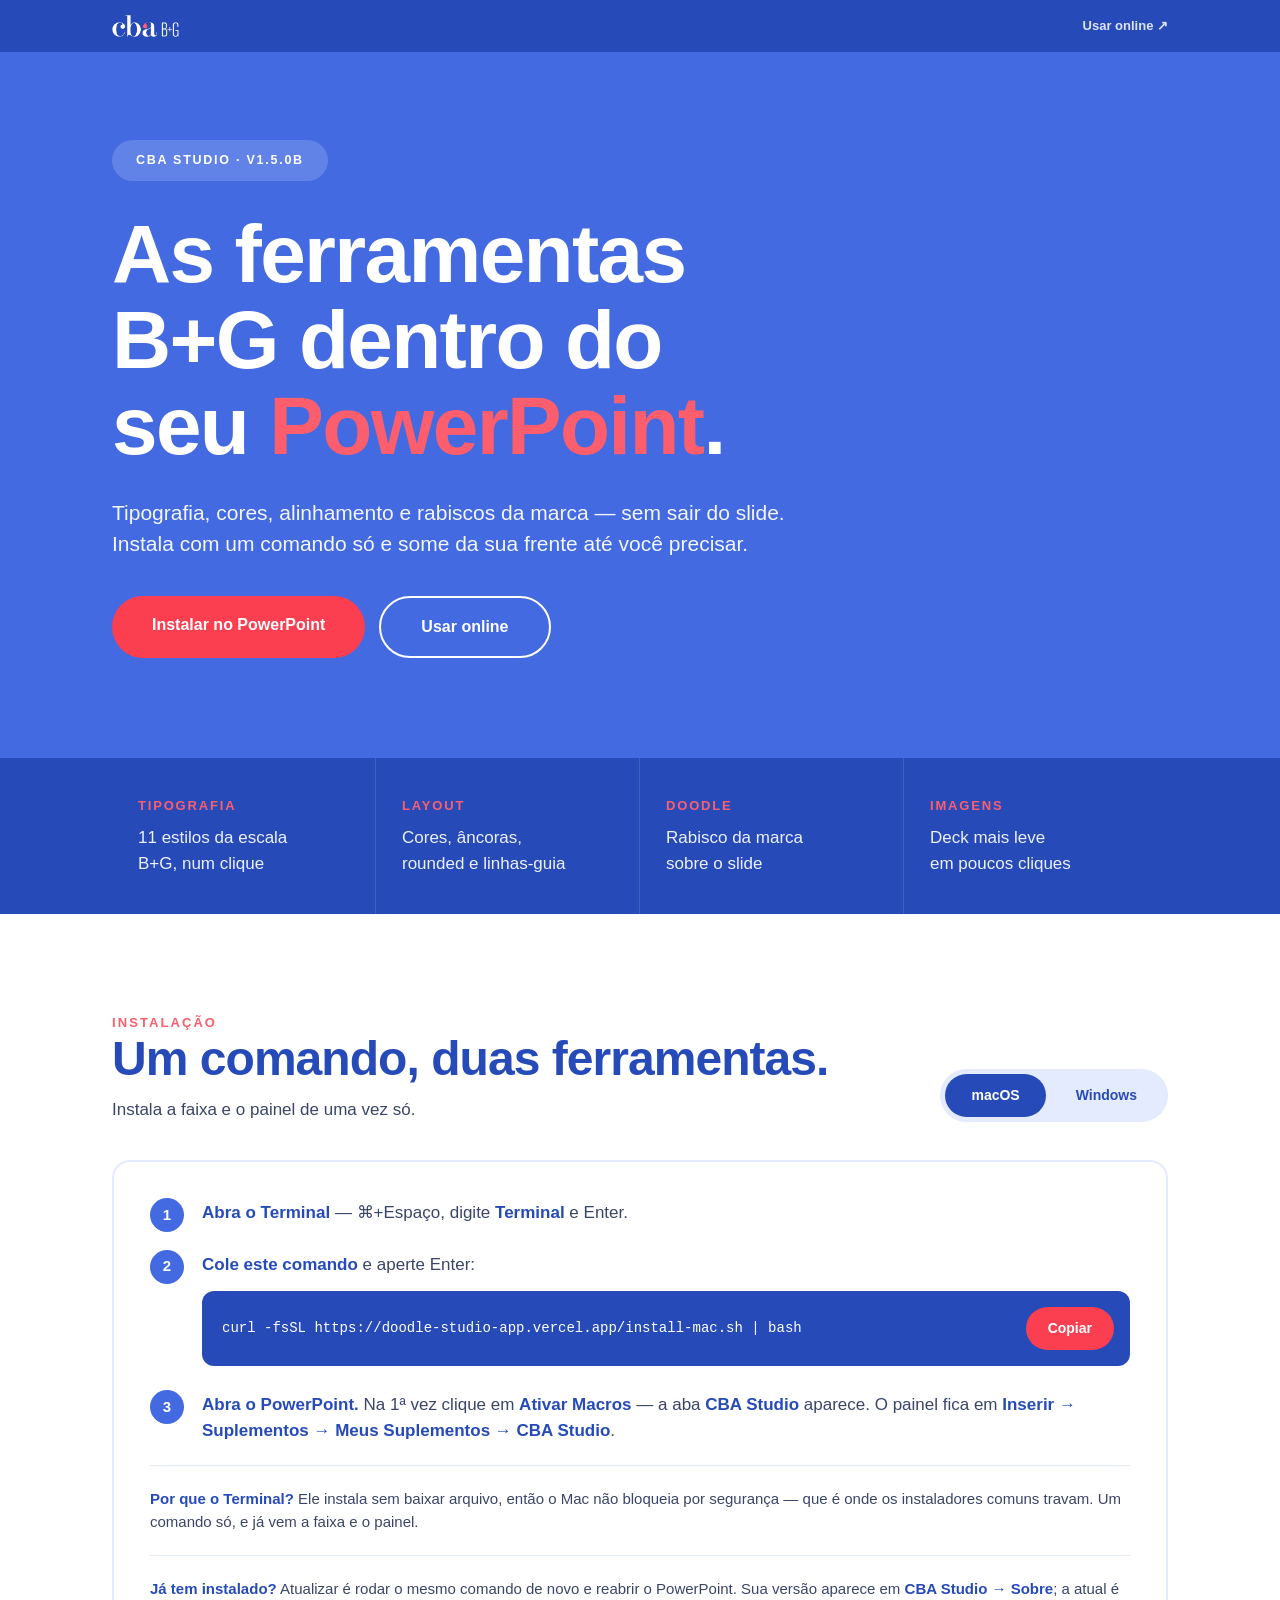
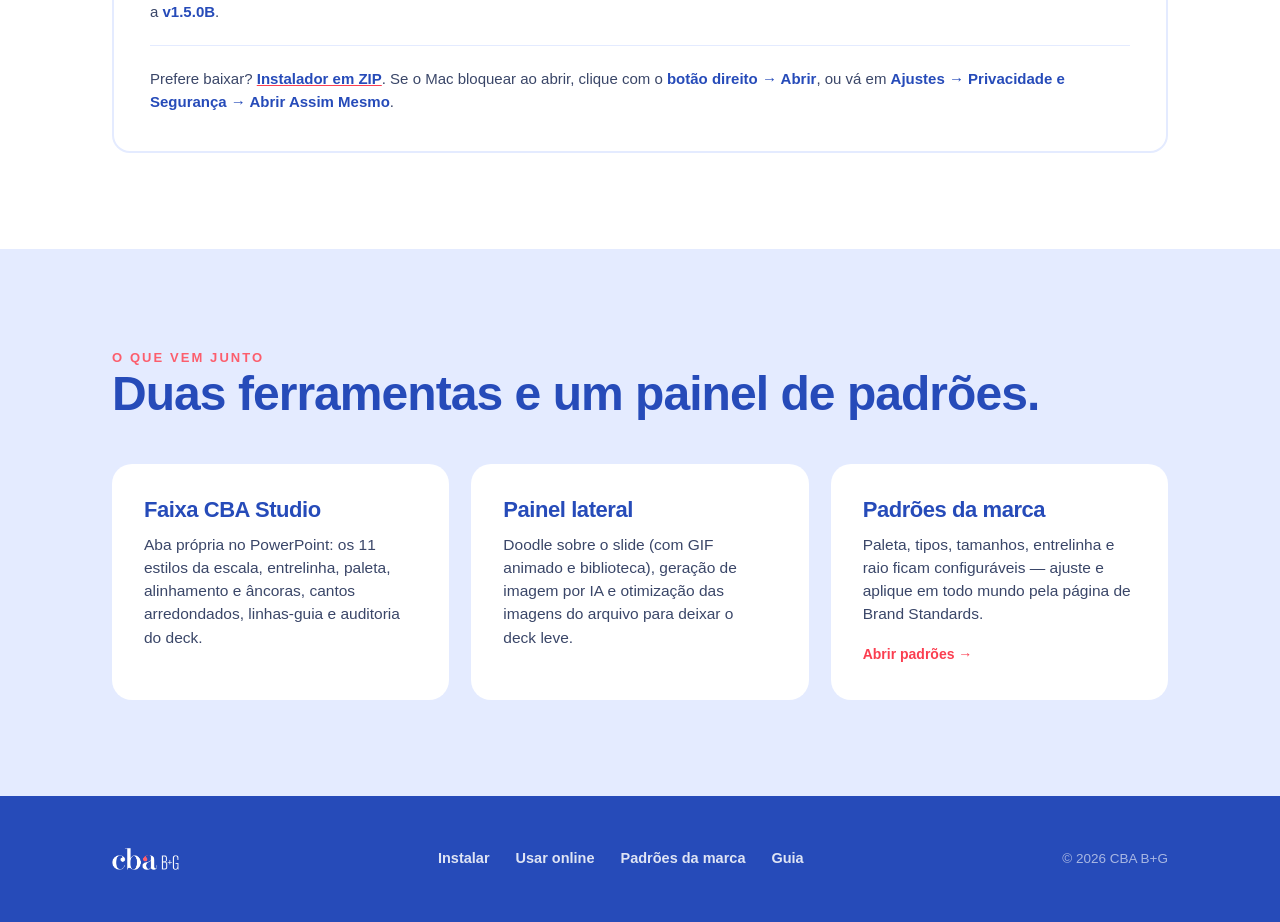
==== commit c98cecad: "sec(faixa): revisão de segurança v1.5.0B — análise estática, integridade e limpeza Resposta à anális" ====
--- a/index.html
+++ b/index.html
@@ -133,7 +133,7 @@
 <main>
   <section class="hero">
     <div class="wrap">
-      <span class="badge">CBA Studio · v1.5.0</span>
+      <span class="badge">CBA Studio · v1.5.0B</span>
       <h1>As ferramentas B+G dentro do seu <em>PowerPoint</em>.</h1>
       <p class="lead">Tipografia, cores, alinhamento e rabiscos da marca — sem sair do slide.
         Instala com um comando só e some da sua frente até você precisar.</p>
@@ -182,7 +182,7 @@
           <li><b>Abra o PowerPoint.</b> Na 1ª vez clique em <b>Ativar Macros</b> — a aba <b>CBA Studio</b> aparece. O painel fica em <b>Inserir → Suplementos → Meus Suplementos → CBA Studio</b>.</li>
         </ol>
         <p class="note"><b>Por que o Terminal?</b> Ele instala sem baixar arquivo, então o Mac não bloqueia por segurança — que é onde os instaladores comuns travam. Um comando só, e já vem a faixa e o painel.</p>
-        <p class="note"><b>Já tem instalado?</b> Atualizar é rodar o mesmo comando de novo e reabrir o PowerPoint. Sua versão aparece em <b>CBA Studio → Sobre</b>; a atual é a <b>v1.5.0</b>.</p>
+        <p class="note"><b>Já tem instalado?</b> Atualizar é rodar o mesmo comando de novo e reabrir o PowerPoint. Sua versão aparece em <b>CBA Studio → Sobre</b>; a atual é a <b>v1.5.0B</b>.</p>
         <p class="note">Prefere baixar? <a href="/download/CBA-Studio-instalador.zip" download><b>Instalador em ZIP</b></a>. Se o Mac bloquear ao abrir, clique com o <b>botão direito → Abrir</b>, ou vá em <b>Ajustes → Privacidade e Segurança → Abrir Assim Mesmo</b>.</p>
       </div>
 
@@ -193,7 +193,7 @@
           <li><b>Painel:</b> baixe o <a href="/download/manifest.xml" download><b>manifest.xml</b></a>. No PowerPoint: <b>Inserir → Suplementos → Meus Suplementos → Carregar Meu Suplemento</b> → escolha o manifest.xml.</li>
         </ol>
         <p class="note">Tudo num arquivo só: <a href="/download/CBA-Studio-instalador.zip" download><b>Instalador em ZIP</b></a>. O instalador Windows está em beta — se a faixa não aparecer, adicione o .ppam manualmente em Arquivo → Opções → Suplementos.</p>
-        <p class="note"><b>Já tem instalado?</b> Atualizar é baixar e rodar o instalador de novo. Sua versão aparece em <b>CBA Studio → Sobre</b>; a atual é a <b>v1.5.0</b>.</p>
+        <p class="note"><b>Já tem instalado?</b> Atualizar é baixar e rodar o instalador de novo. Sua versão aparece em <b>CBA Studio → Sobre</b>; a atual é a <b>v1.5.0B</b>.</p>
       </div>
     </div>
   </section>
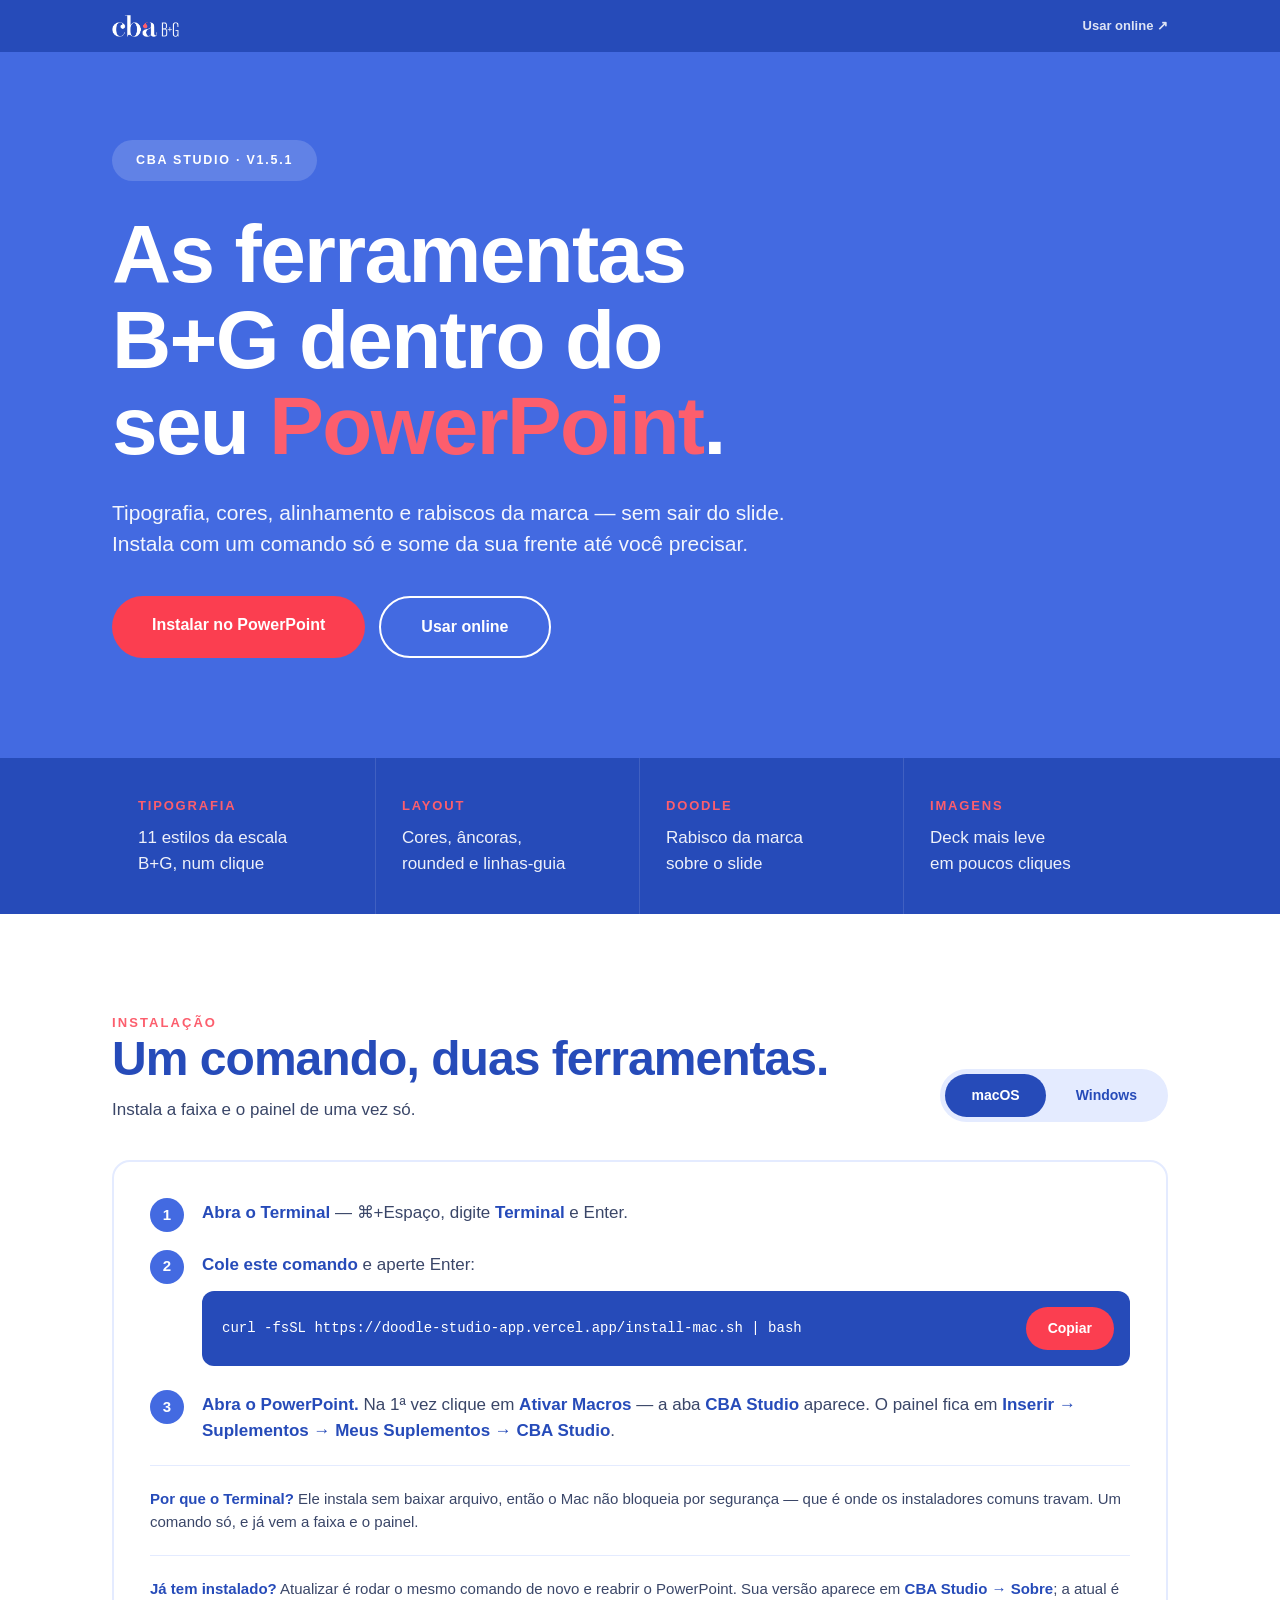
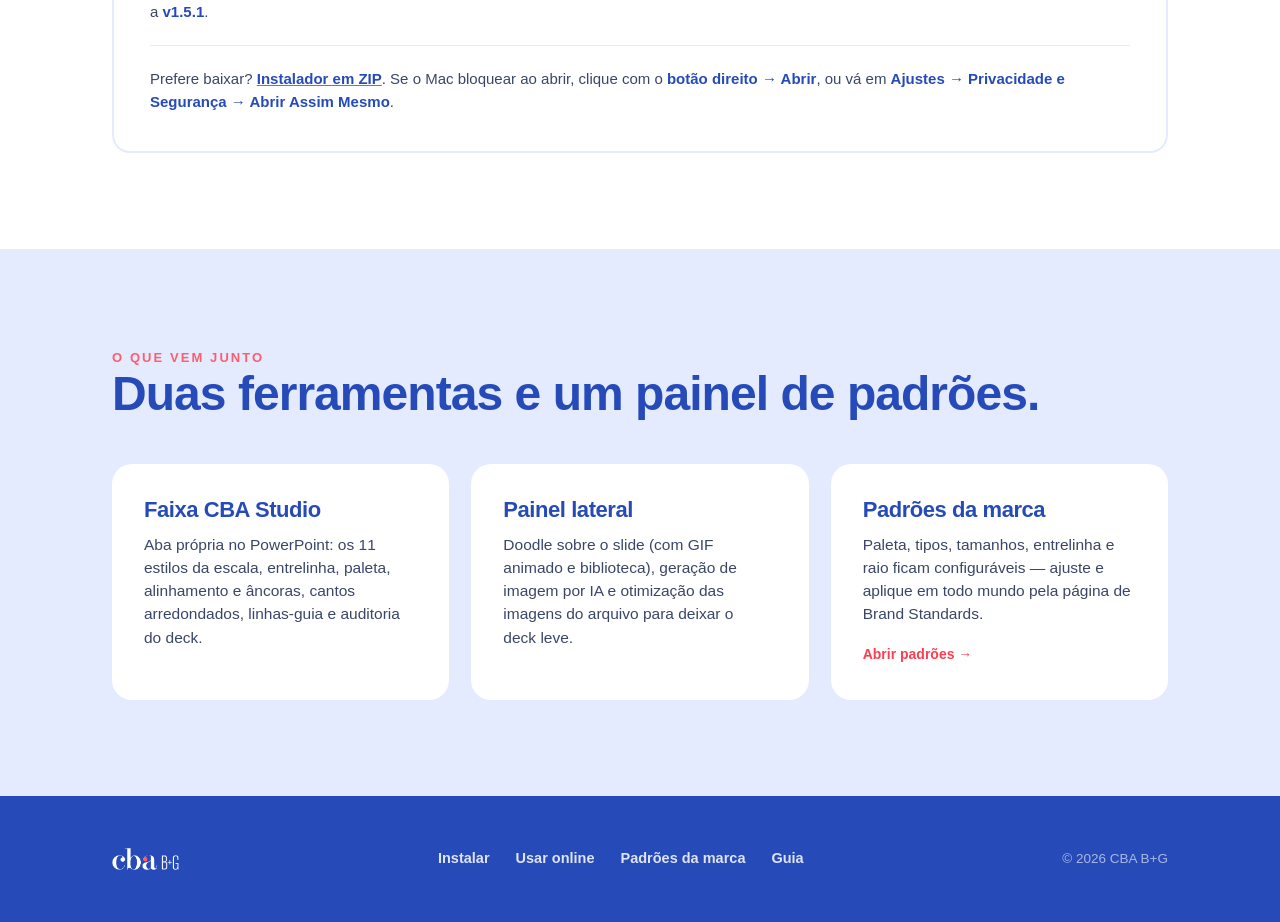
==== commit c675a681: "release: CBA Studio v1.5.1 13 estilos de tipografia (Big Number 250, Legenda 12 e CAPS 12 novos; Leg" ====
--- a/index.html
+++ b/index.html
@@ -133,7 +133,7 @@
 <main>
   <section class="hero">
     <div class="wrap">
-      <span class="badge">CBA Studio · v1.5.0B</span>
+      <span class="badge">CBA Studio · v1.5.1</span>
       <h1>As ferramentas B+G dentro do seu <em>PowerPoint</em>.</h1>
       <p class="lead">Tipografia, cores, alinhamento e rabiscos da marca — sem sair do slide.
         Instala com um comando só e some da sua frente até você precisar.</p>
@@ -182,7 +182,7 @@
           <li><b>Abra o PowerPoint.</b> Na 1ª vez clique em <b>Ativar Macros</b> — a aba <b>CBA Studio</b> aparece. O painel fica em <b>Inserir → Suplementos → Meus Suplementos → CBA Studio</b>.</li>
         </ol>
         <p class="note"><b>Por que o Terminal?</b> Ele instala sem baixar arquivo, então o Mac não bloqueia por segurança — que é onde os instaladores comuns travam. Um comando só, e já vem a faixa e o painel.</p>
-        <p class="note"><b>Já tem instalado?</b> Atualizar é rodar o mesmo comando de novo e reabrir o PowerPoint. Sua versão aparece em <b>CBA Studio → Sobre</b>; a atual é a <b>v1.5.0B</b>.</p>
+        <p class="note"><b>Já tem instalado?</b> Atualizar é rodar o mesmo comando de novo e reabrir o PowerPoint. Sua versão aparece em <b>CBA Studio → Sobre</b>; a atual é a <b>v1.5.1</b>.</p>
         <p class="note">Prefere baixar? <a href="/download/CBA-Studio-instalador.zip" download><b>Instalador em ZIP</b></a>. Se o Mac bloquear ao abrir, clique com o <b>botão direito → Abrir</b>, ou vá em <b>Ajustes → Privacidade e Segurança → Abrir Assim Mesmo</b>.</p>
       </div>
 
@@ -193,7 +193,7 @@
           <li><b>Painel:</b> baixe o <a href="/download/manifest.xml" download><b>manifest.xml</b></a>. No PowerPoint: <b>Inserir → Suplementos → Meus Suplementos → Carregar Meu Suplemento</b> → escolha o manifest.xml.</li>
         </ol>
         <p class="note">Tudo num arquivo só: <a href="/download/CBA-Studio-instalador.zip" download><b>Instalador em ZIP</b></a>. O instalador Windows está em beta — se a faixa não aparecer, adicione o .ppam manualmente em Arquivo → Opções → Suplementos.</p>
-        <p class="note"><b>Já tem instalado?</b> Atualizar é baixar e rodar o instalador de novo. Sua versão aparece em <b>CBA Studio → Sobre</b>; a atual é a <b>v1.5.0B</b>.</p>
+        <p class="note"><b>Já tem instalado?</b> Atualizar é baixar e rodar o instalador de novo. Sua versão aparece em <b>CBA Studio → Sobre</b>; a atual é a <b>v1.5.1</b>.</p>
       </div>
     </div>
   </section>
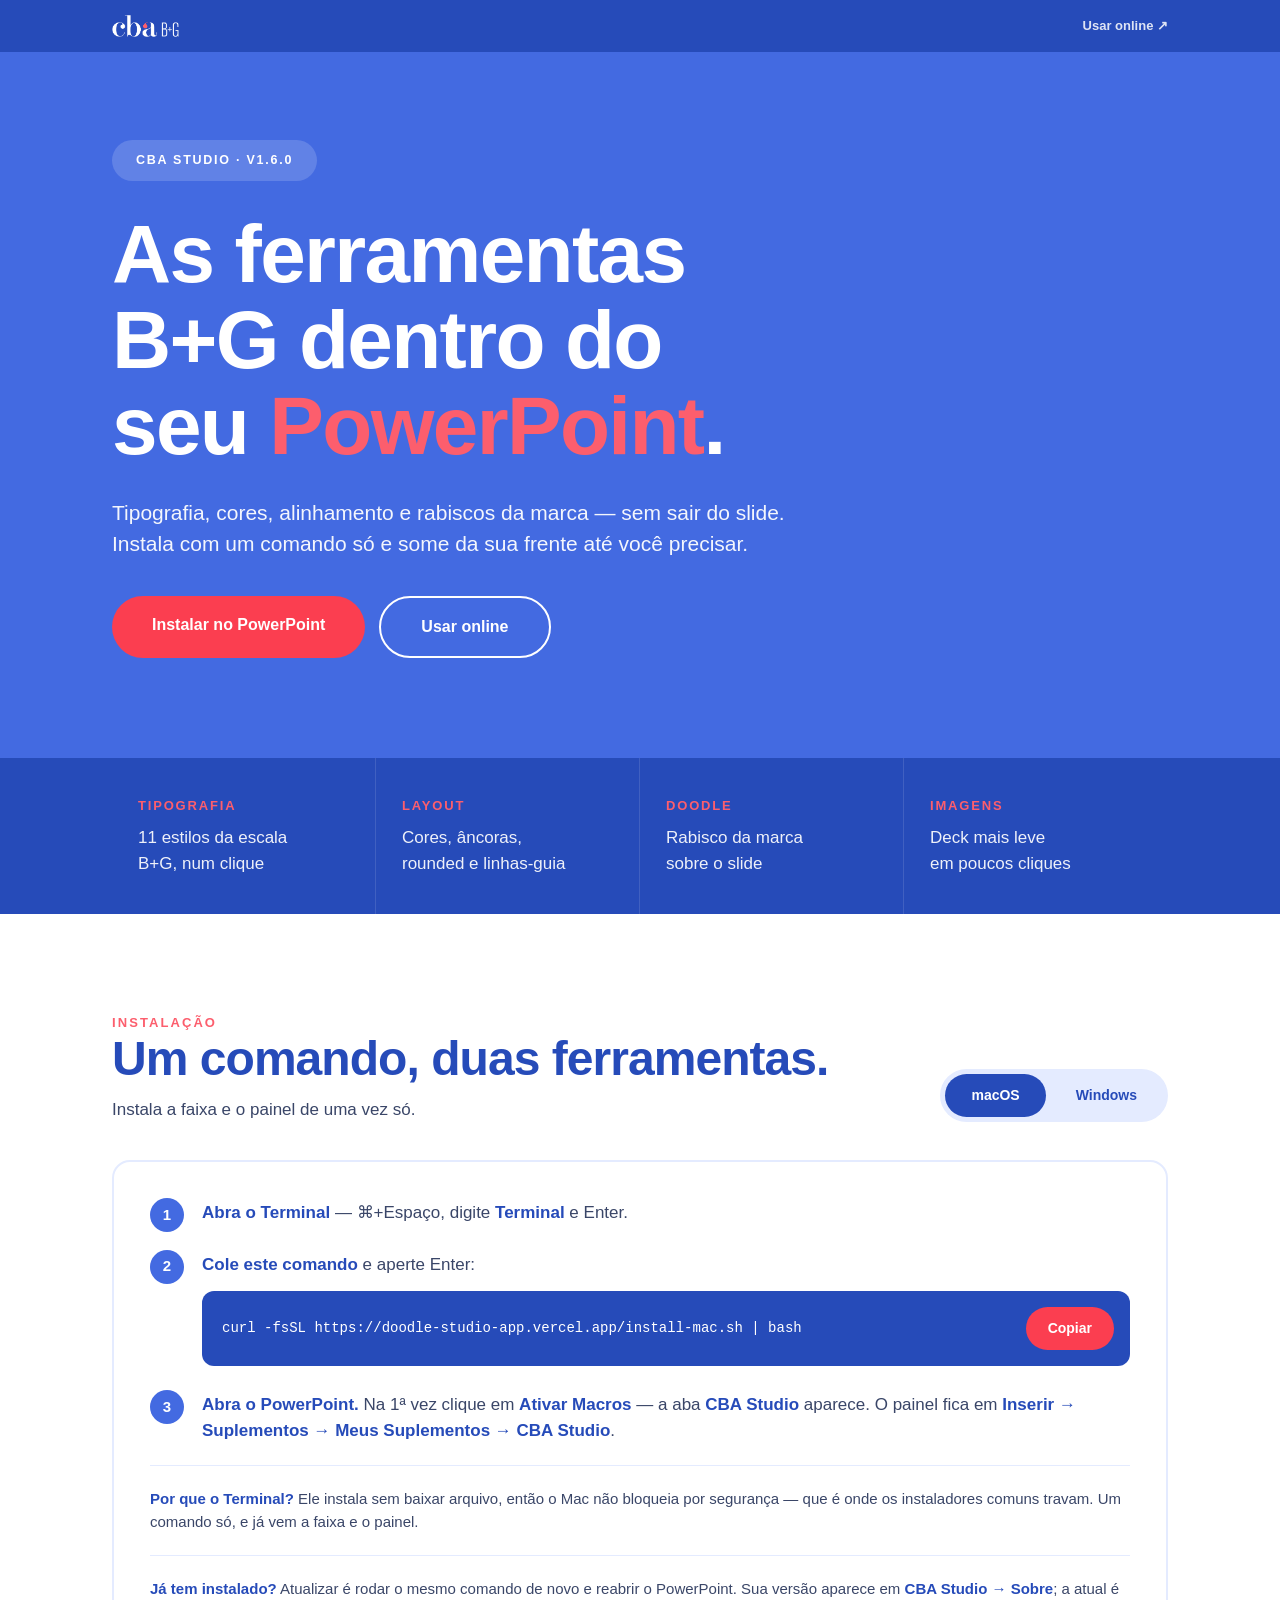
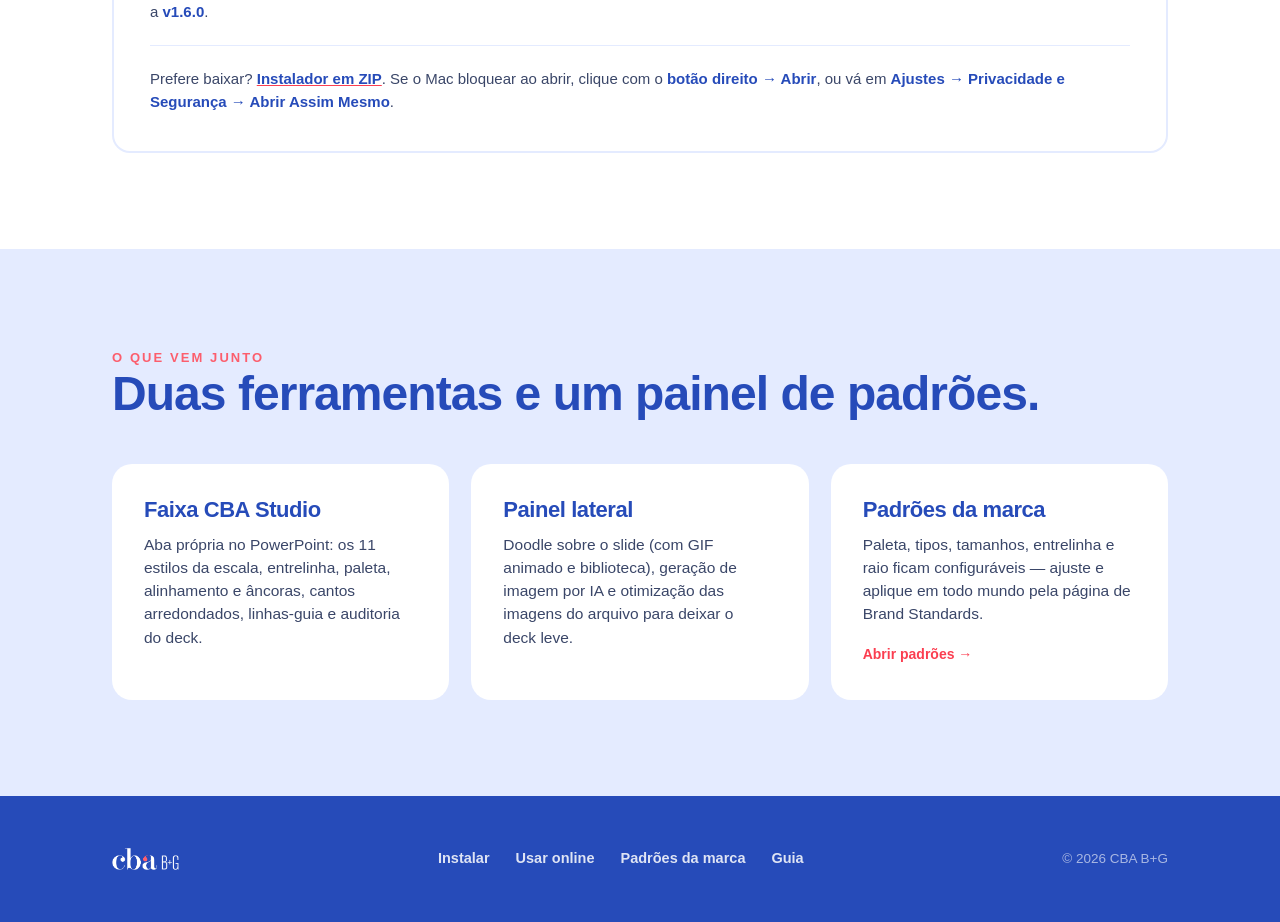
==== commit de62dba0: "feat(faixa): v1.6.0, as três dívidas do design system quitadas CÓDIGO PRONTO, .ppam NÃO RECONSTRUÍDO" ====
--- a/index.html
+++ b/index.html
@@ -133,7 +133,7 @@
 <main>
   <section class="hero">
     <div class="wrap">
-      <span class="badge">CBA Studio · v1.5.1</span>
+      <span class="badge">CBA Studio · v1.6.0</span>
       <h1>As ferramentas B+G dentro do seu <em>PowerPoint</em>.</h1>
       <p class="lead">Tipografia, cores, alinhamento e rabiscos da marca — sem sair do slide.
         Instala com um comando só e some da sua frente até você precisar.</p>
@@ -182,7 +182,7 @@
           <li><b>Abra o PowerPoint.</b> Na 1ª vez clique em <b>Ativar Macros</b> — a aba <b>CBA Studio</b> aparece. O painel fica em <b>Inserir → Suplementos → Meus Suplementos → CBA Studio</b>.</li>
         </ol>
         <p class="note"><b>Por que o Terminal?</b> Ele instala sem baixar arquivo, então o Mac não bloqueia por segurança — que é onde os instaladores comuns travam. Um comando só, e já vem a faixa e o painel.</p>
-        <p class="note"><b>Já tem instalado?</b> Atualizar é rodar o mesmo comando de novo e reabrir o PowerPoint. Sua versão aparece em <b>CBA Studio → Sobre</b>; a atual é a <b>v1.5.1</b>.</p>
+        <p class="note"><b>Já tem instalado?</b> Atualizar é rodar o mesmo comando de novo e reabrir o PowerPoint. Sua versão aparece em <b>CBA Studio → Sobre</b>; a atual é a <b>v1.6.0</b>.</p>
         <p class="note">Prefere baixar? <a href="/download/CBA-Studio-instalador.zip" download><b>Instalador em ZIP</b></a>. Se o Mac bloquear ao abrir, clique com o <b>botão direito → Abrir</b>, ou vá em <b>Ajustes → Privacidade e Segurança → Abrir Assim Mesmo</b>.</p>
       </div>
 
@@ -193,7 +193,7 @@
           <li><b>Painel:</b> baixe o <a href="/download/manifest.xml" download><b>manifest.xml</b></a>. No PowerPoint: <b>Inserir → Suplementos → Meus Suplementos → Carregar Meu Suplemento</b> → escolha o manifest.xml.</li>
         </ol>
         <p class="note">Tudo num arquivo só: <a href="/download/CBA-Studio-instalador.zip" download><b>Instalador em ZIP</b></a>. O instalador Windows está em beta — se a faixa não aparecer, adicione o .ppam manualmente em Arquivo → Opções → Suplementos.</p>
-        <p class="note"><b>Já tem instalado?</b> Atualizar é baixar e rodar o instalador de novo. Sua versão aparece em <b>CBA Studio → Sobre</b>; a atual é a <b>v1.5.1</b>.</p>
+        <p class="note"><b>Já tem instalado?</b> Atualizar é baixar e rodar o instalador de novo. Sua versão aparece em <b>CBA Studio → Sobre</b>; a atual é a <b>v1.6.0</b>.</p>
       </div>
     </div>
   </section>
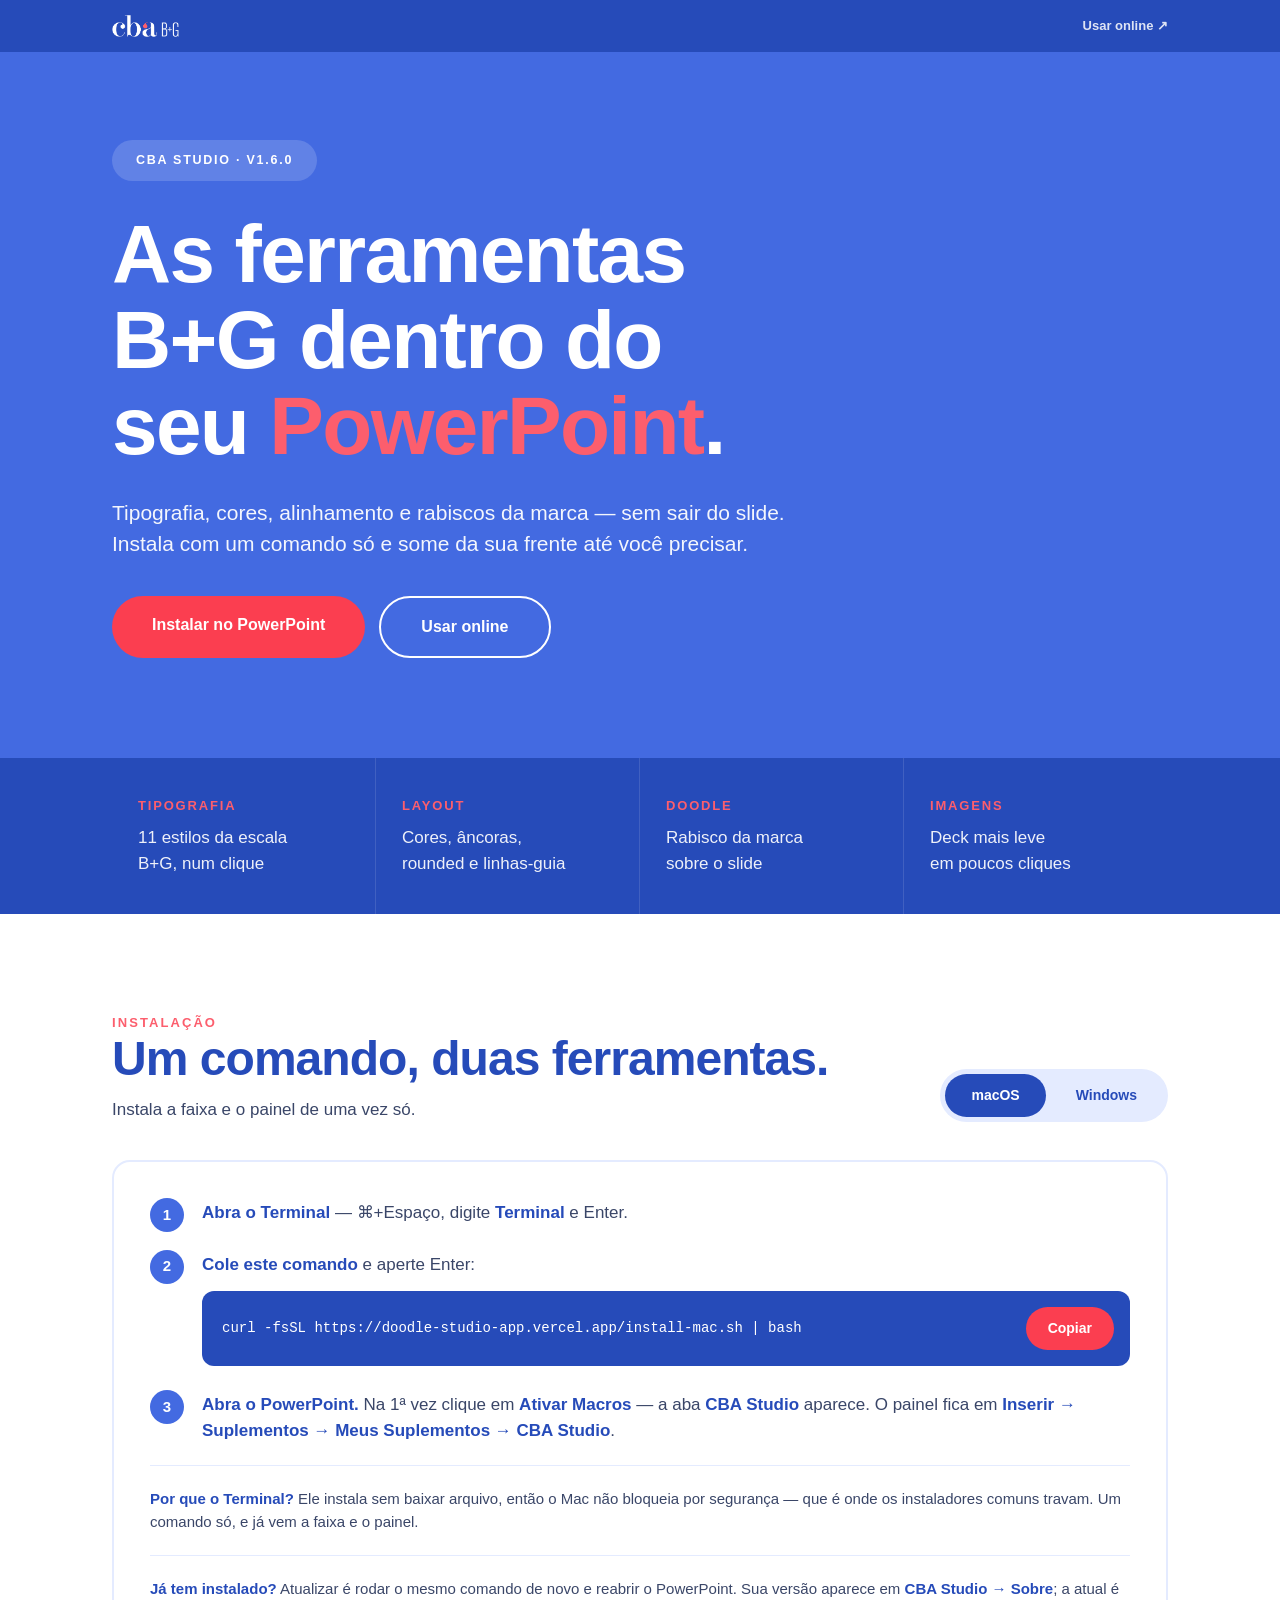
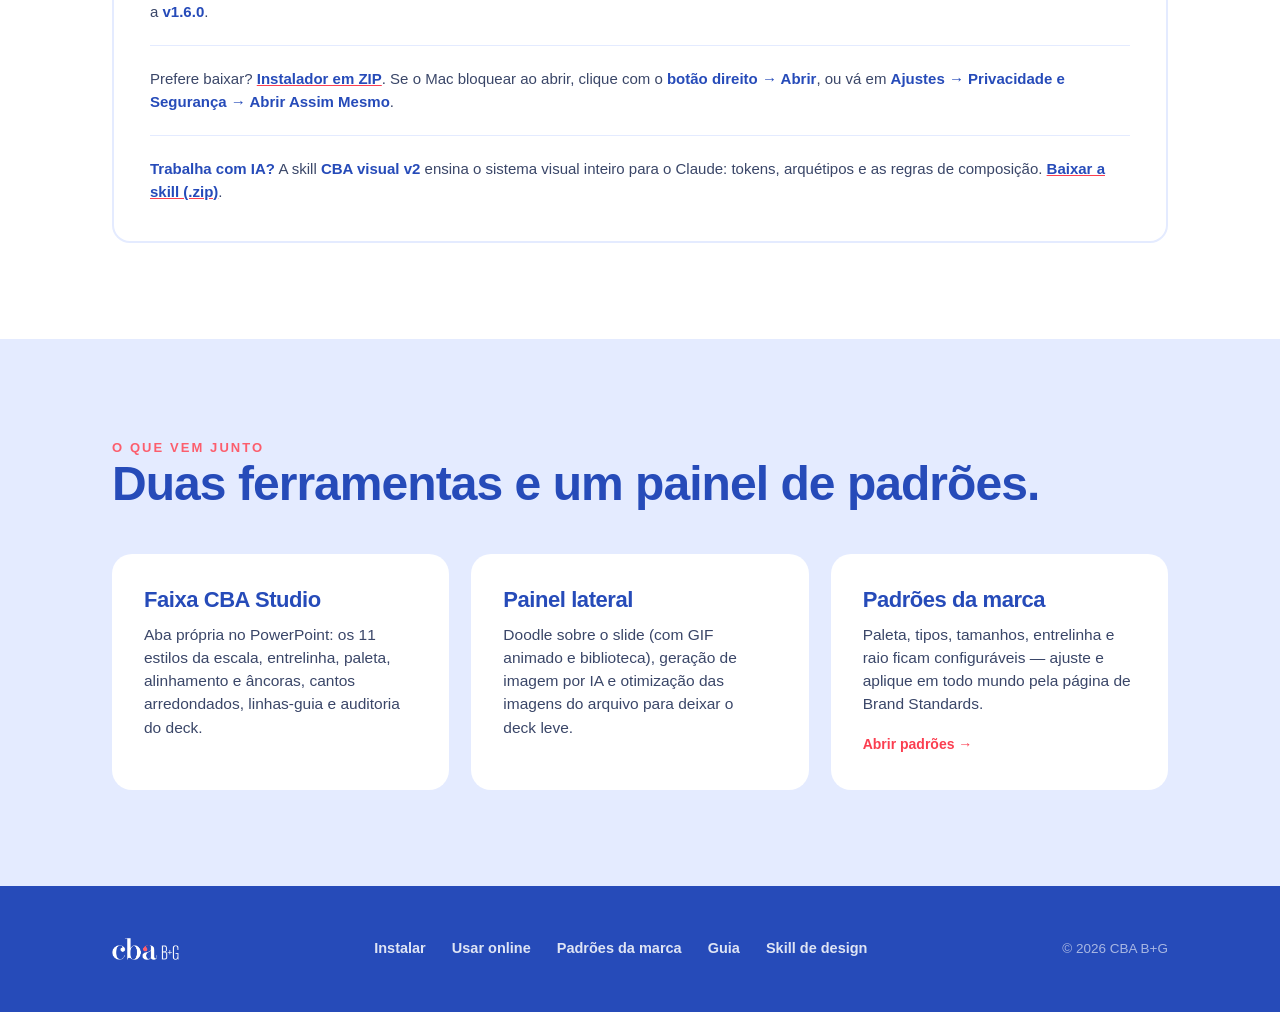
==== commit 550a1921: "feat(landing): a skill de design passa a ser publicada em todo release Três pontos de acesso ao down" ====
--- a/index.html
+++ b/index.html
@@ -184,6 +184,7 @@
         <p class="note"><b>Por que o Terminal?</b> Ele instala sem baixar arquivo, então o Mac não bloqueia por segurança — que é onde os instaladores comuns travam. Um comando só, e já vem a faixa e o painel.</p>
         <p class="note"><b>Já tem instalado?</b> Atualizar é rodar o mesmo comando de novo e reabrir o PowerPoint. Sua versão aparece em <b>CBA Studio → Sobre</b>; a atual é a <b>v1.6.0</b>.</p>
         <p class="note">Prefere baixar? <a href="/download/CBA-Studio-instalador.zip" download><b>Instalador em ZIP</b></a>. Se o Mac bloquear ao abrir, clique com o <b>botão direito → Abrir</b>, ou vá em <b>Ajustes → Privacidade e Segurança → Abrir Assim Mesmo</b>.</p>
+        <p class="note"><b>Trabalha com IA?</b> A skill <b>CBA visual v2</b> ensina o sistema visual inteiro para o Claude: tokens, arquétipos e as regras de composição. <a href="/download/cba-visual-v2.zip" download><b>Baixar a skill (.zip)</b></a>.</p>
       </div>
 
       <!-- WINDOWS -->
@@ -194,6 +195,7 @@
         </ol>
         <p class="note">Tudo num arquivo só: <a href="/download/CBA-Studio-instalador.zip" download><b>Instalador em ZIP</b></a>. O instalador Windows está em beta — se a faixa não aparecer, adicione o .ppam manualmente em Arquivo → Opções → Suplementos.</p>
         <p class="note"><b>Já tem instalado?</b> Atualizar é baixar e rodar o instalador de novo. Sua versão aparece em <b>CBA Studio → Sobre</b>; a atual é a <b>v1.6.0</b>.</p>
+        <p class="note"><b>Trabalha com IA?</b> A skill <b>CBA visual v2</b> ensina o sistema visual inteiro para o Claude: tokens, arquétipos e as regras de composição. <a href="/download/cba-visual-v2.zip" download><b>Baixar a skill (.zip)</b></a>.</p>
       </div>
     </div>
   </section>
@@ -232,6 +234,7 @@
       <a href="/v2.html" target="_blank" rel="noopener">Usar online</a>
       <a href="/config.html" target="_blank" rel="noopener">Padrões da marca</a>
       <a href="/download/LEIA-ME.txt" target="_blank" rel="noopener">Guia</a>
+      <a href="/download/cba-visual-v2.zip" download>Skill de design</a>
     </div>
     <span class="cr">© 2026 CBA B+G</span>
   </div>
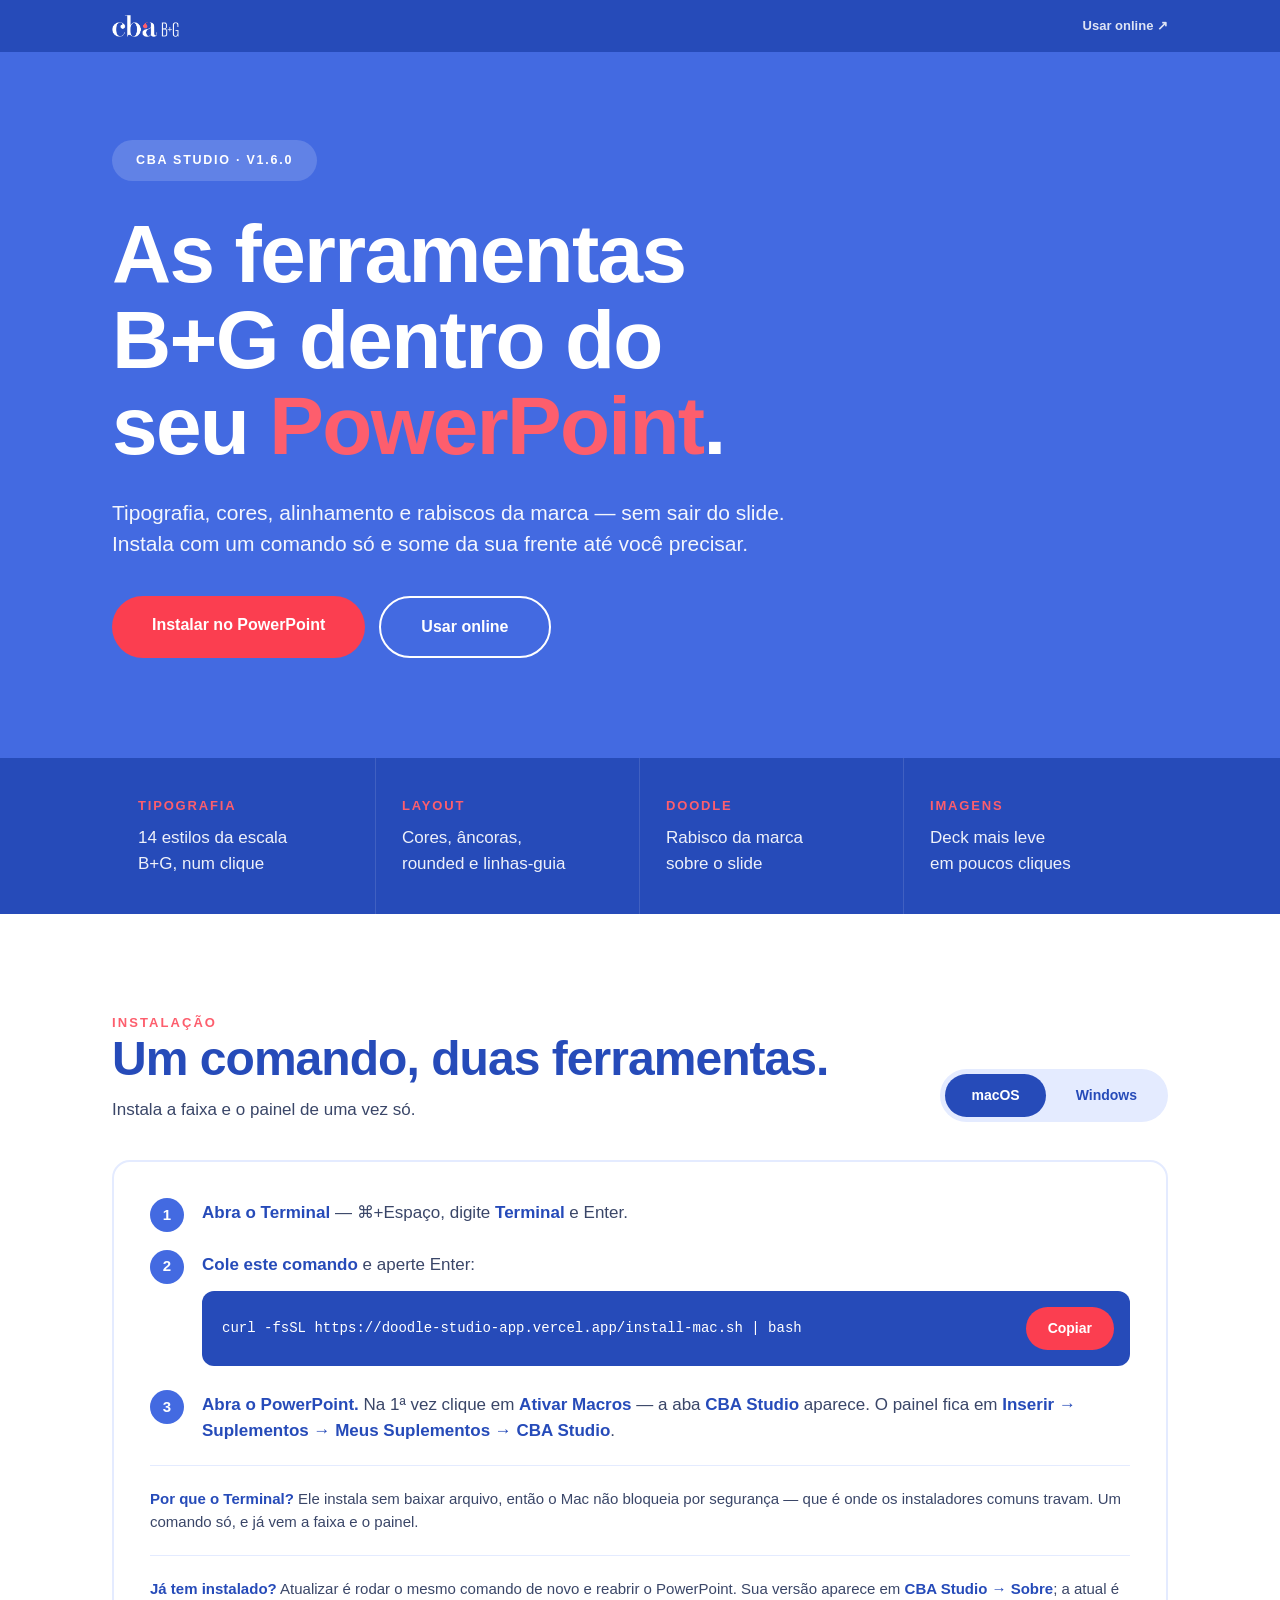
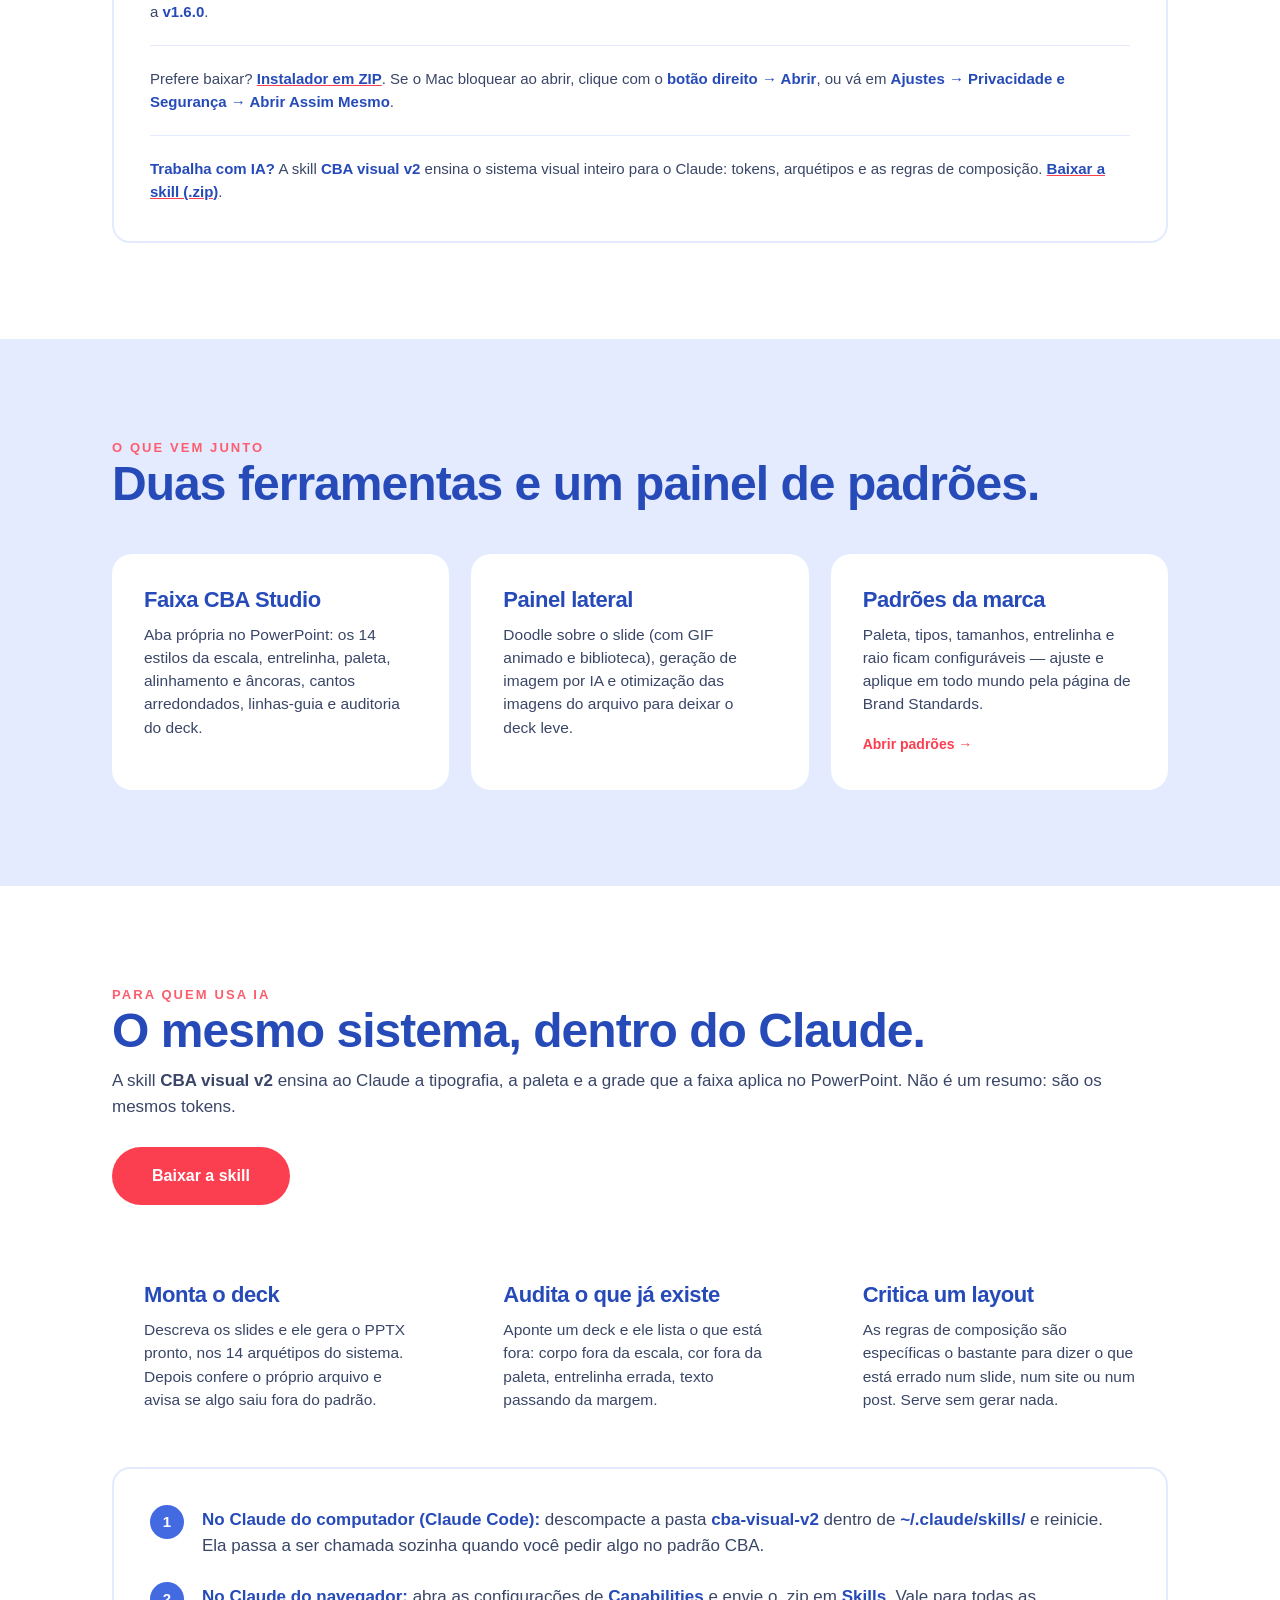
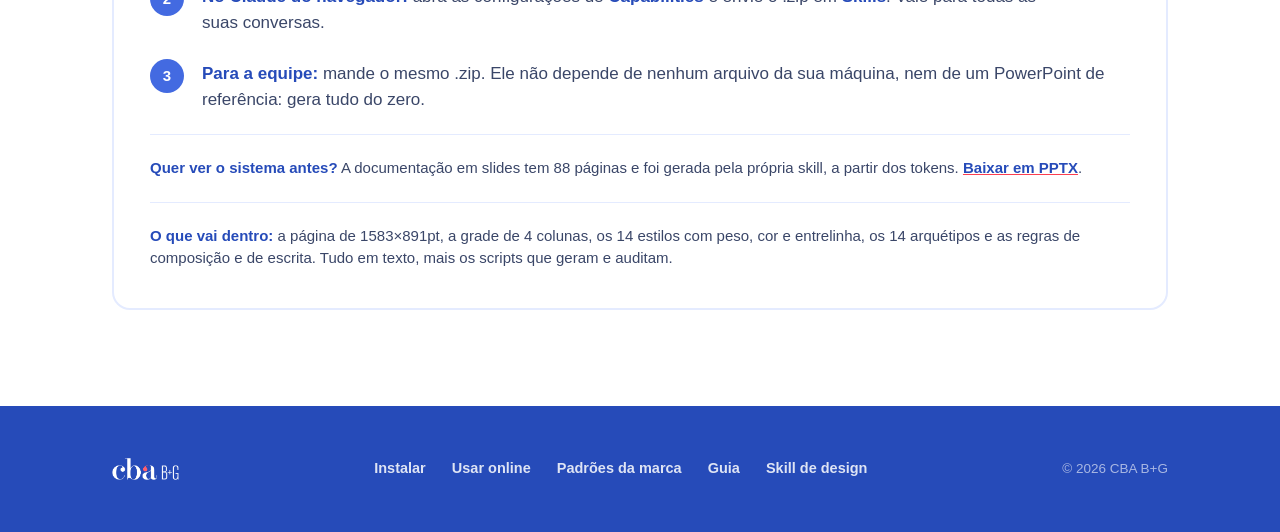
==== commit 561cfea3: "feat(landing): seção da skill, e as duas correções factuais FC5E6D -> FD5E6D em quatro lugares. Um d" ====
--- a/index.html
+++ b/index.html
@@ -14,7 +14,7 @@
   --blue:#436AE1;       /* primária: heroes, botões */
   --navy:#264BB9;       /* títulos e blocos escuros */
   --navy-2:#3A53C6;     /* cards sobre fundo escuro */
-  --coral:#FC5E6D;      /* accent */
+  --coral:#FD5E6D;      /* accent: o rosa da marca */
   --coral-btn:#FB3E50;  /* CTA */
   --ice:#E4EBFF; --ice-2:#C6D4FF;
   --gray:#F2F2F2; --white:#FFFFFF; --ink:#3A4668; --maxw:1120px;
@@ -147,7 +147,7 @@
   <div class="strip">
     <div class="wrap">
       <div class="grid">
-        <div class="kpi"><div class="n">Tipografia</div><div class="l">11 estilos da escala B+G, num clique</div></div>
+        <div class="kpi"><div class="n">Tipografia</div><div class="l">14 estilos da escala B+G, num clique</div></div>
         <div class="kpi"><div class="n">Layout</div><div class="l">Cores, âncoras, rounded e linhas-guia</div></div>
         <div class="kpi"><div class="n">Doodle</div><div class="l">Rabisco da marca sobre o slide</div></div>
         <div class="kpi"><div class="n">Imagens</div><div class="l">Deck mais leve em poucos cliques</div></div>
@@ -207,7 +207,7 @@
       <div class="cards">
         <div class="linkcard">
           <h3>Faixa CBA Studio</h3>
-          <p>Aba própria no PowerPoint: os 11 estilos da escala, entrelinha, paleta, alinhamento e âncoras,
+          <p>Aba própria no PowerPoint: os 14 estilos da escala, entrelinha, paleta, alinhamento e âncoras,
             cantos arredondados, linhas-guia e auditoria do deck.</p>
         </div>
         <div class="linkcard">
@@ -221,6 +221,56 @@
             em todo mundo pela página de Brand Standards.</p>
           <span class="go">Abrir padrões →</span>
         </a>
+      </div>
+    </div>
+  </section>
+
+  <section id="skill">
+    <div class="wrap">
+      <div class="sec-head">
+        <div>
+          <span class="eyebrow">Para quem usa IA</span>
+          <h2>O mesmo sistema, dentro do Claude.</h2>
+          <p>A skill <b>CBA visual v2</b> ensina ao Claude a tipografia, a paleta e a grade
+            que a faixa aplica no PowerPoint. Não é um resumo: são os mesmos tokens.</p>
+        </div>
+        <a class="btn" href="/download/cba-visual-v2.zip" download>Baixar a skill</a>
+      </div>
+
+      <div class="cards">
+        <div class="linkcard">
+          <h3>Monta o deck</h3>
+          <p>Descreva os slides e ele gera o PPTX pronto, nos 14 arquétipos do sistema.
+            Depois confere o próprio arquivo e avisa se algo saiu fora do padrão.</p>
+        </div>
+        <div class="linkcard">
+          <h3>Audita o que já existe</h3>
+          <p>Aponte um deck e ele lista o que está fora: corpo fora da escala, cor fora da
+            paleta, entrelinha errada, texto passando da margem.</p>
+        </div>
+        <div class="linkcard">
+          <h3>Critica um layout</h3>
+          <p>As regras de composição são específicas o bastante para dizer o que está errado
+            num slide, num site ou num post. Serve sem gerar nada.</p>
+        </div>
+      </div>
+
+      <div class="card" style="margin-top:22px">
+        <ol class="steps">
+          <li><b>No Claude do computador (Claude Code):</b> descompacte a pasta
+            <b>cba-visual-v2</b> dentro de <b>~/.claude/skills/</b> e reinicie. Ela passa a
+            ser chamada sozinha quando você pedir algo no padrão CBA.</li>
+          <li><b>No Claude do navegador:</b> abra as configurações de <b>Capabilities</b> e
+            envie o .zip em <b>Skills</b>. Vale para todas as suas conversas.</li>
+          <li><b>Para a equipe:</b> mande o mesmo .zip. Ele não depende de nenhum arquivo da
+            sua máquina, nem de um PowerPoint de referência: gera tudo do zero.</li>
+        </ol>
+        <p class="note"><b>Quer ver o sistema antes?</b> A documentação em slides tem 88 páginas
+          e foi gerada pela própria skill, a partir dos tokens.
+          <a href="/download/CBA-Design-System.pptx" download><b>Baixar em PPTX</b></a>.</p>
+        <p class="note"><b>O que vai dentro:</b> a página de 1583×891pt, a grade de 4 colunas,
+          os 14 estilos com peso, cor e entrelinha, os 14 arquétipos e as regras de composição
+          e de escrita. Tudo em texto, mais os scripts que geram e auditam.</p>
       </div>
     </div>
   </section>
@@ -234,7 +284,7 @@
       <a href="/v2.html" target="_blank" rel="noopener">Usar online</a>
       <a href="/config.html" target="_blank" rel="noopener">Padrões da marca</a>
       <a href="/download/LEIA-ME.txt" target="_blank" rel="noopener">Guia</a>
-      <a href="/download/cba-visual-v2.zip" download>Skill de design</a>
+      <a href="#skill">Skill de design</a>
     </div>
     <span class="cr">© 2026 CBA B+G</span>
   </div>
